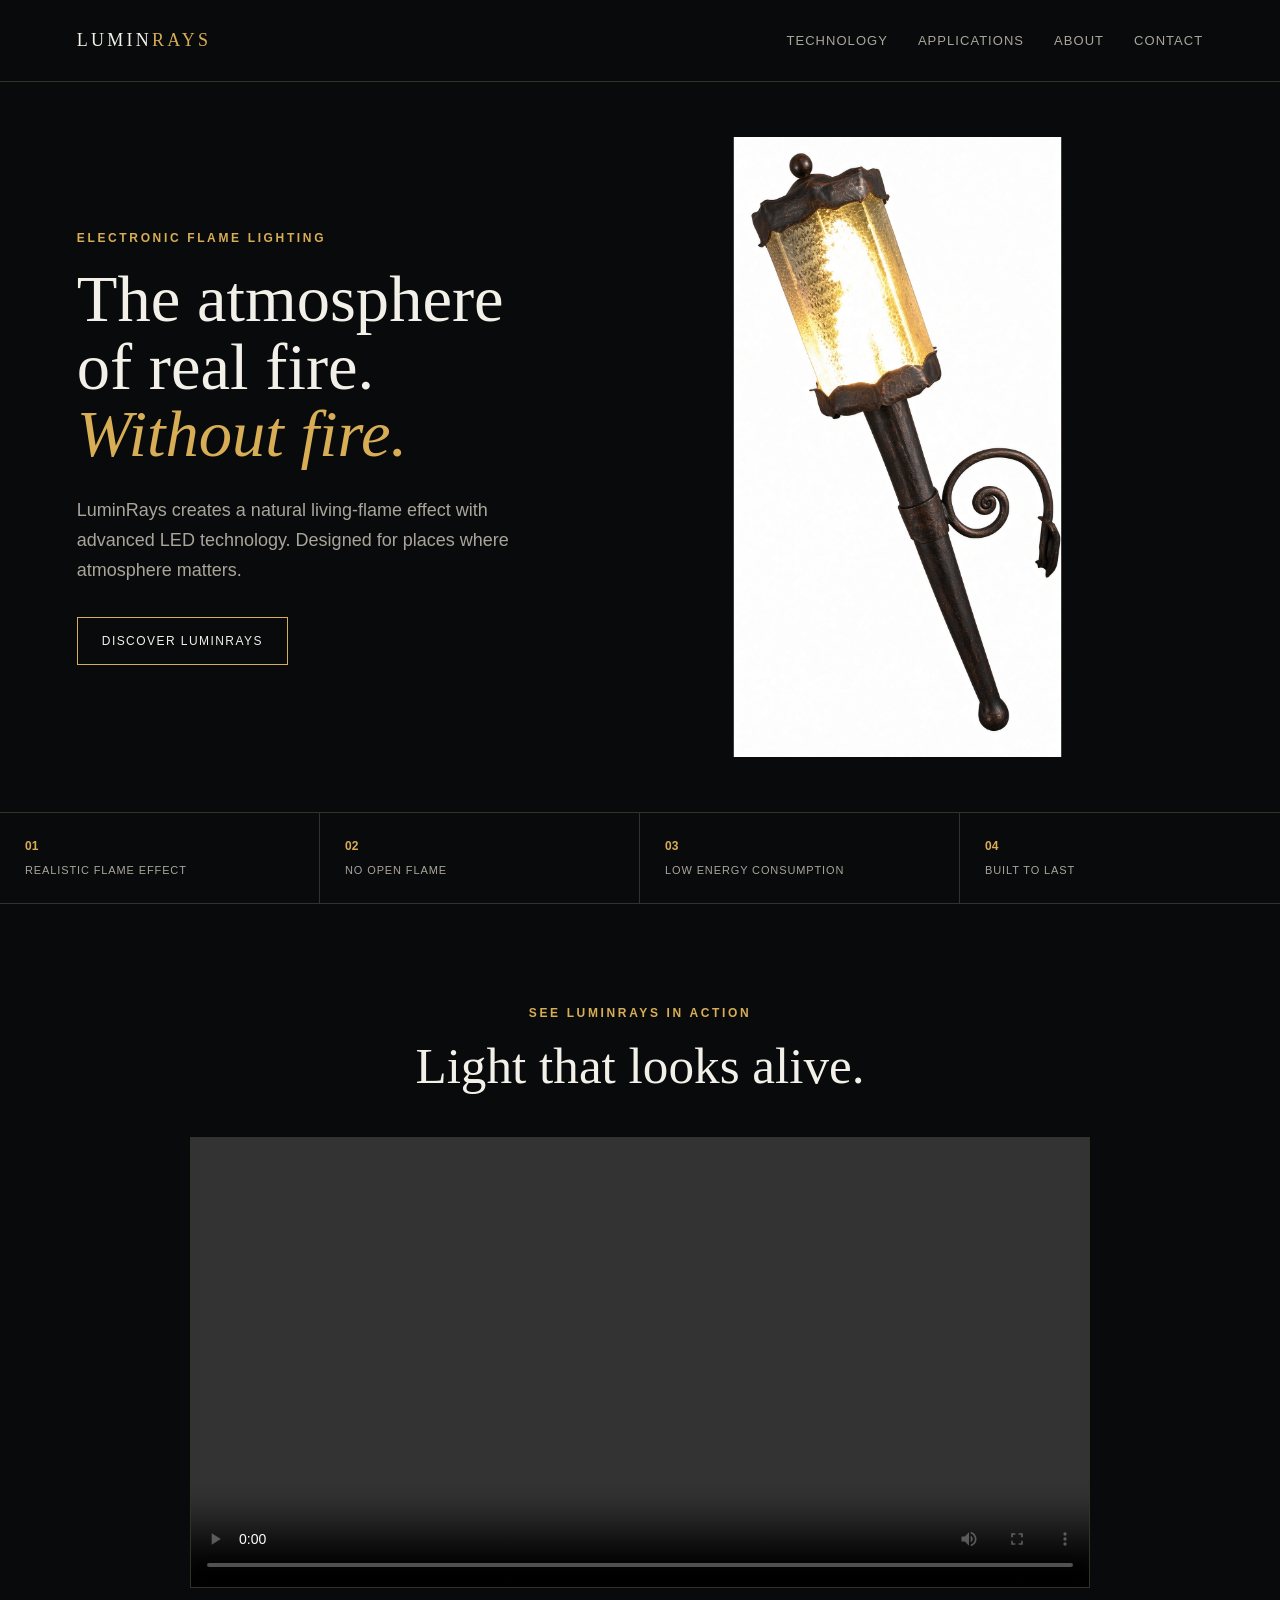
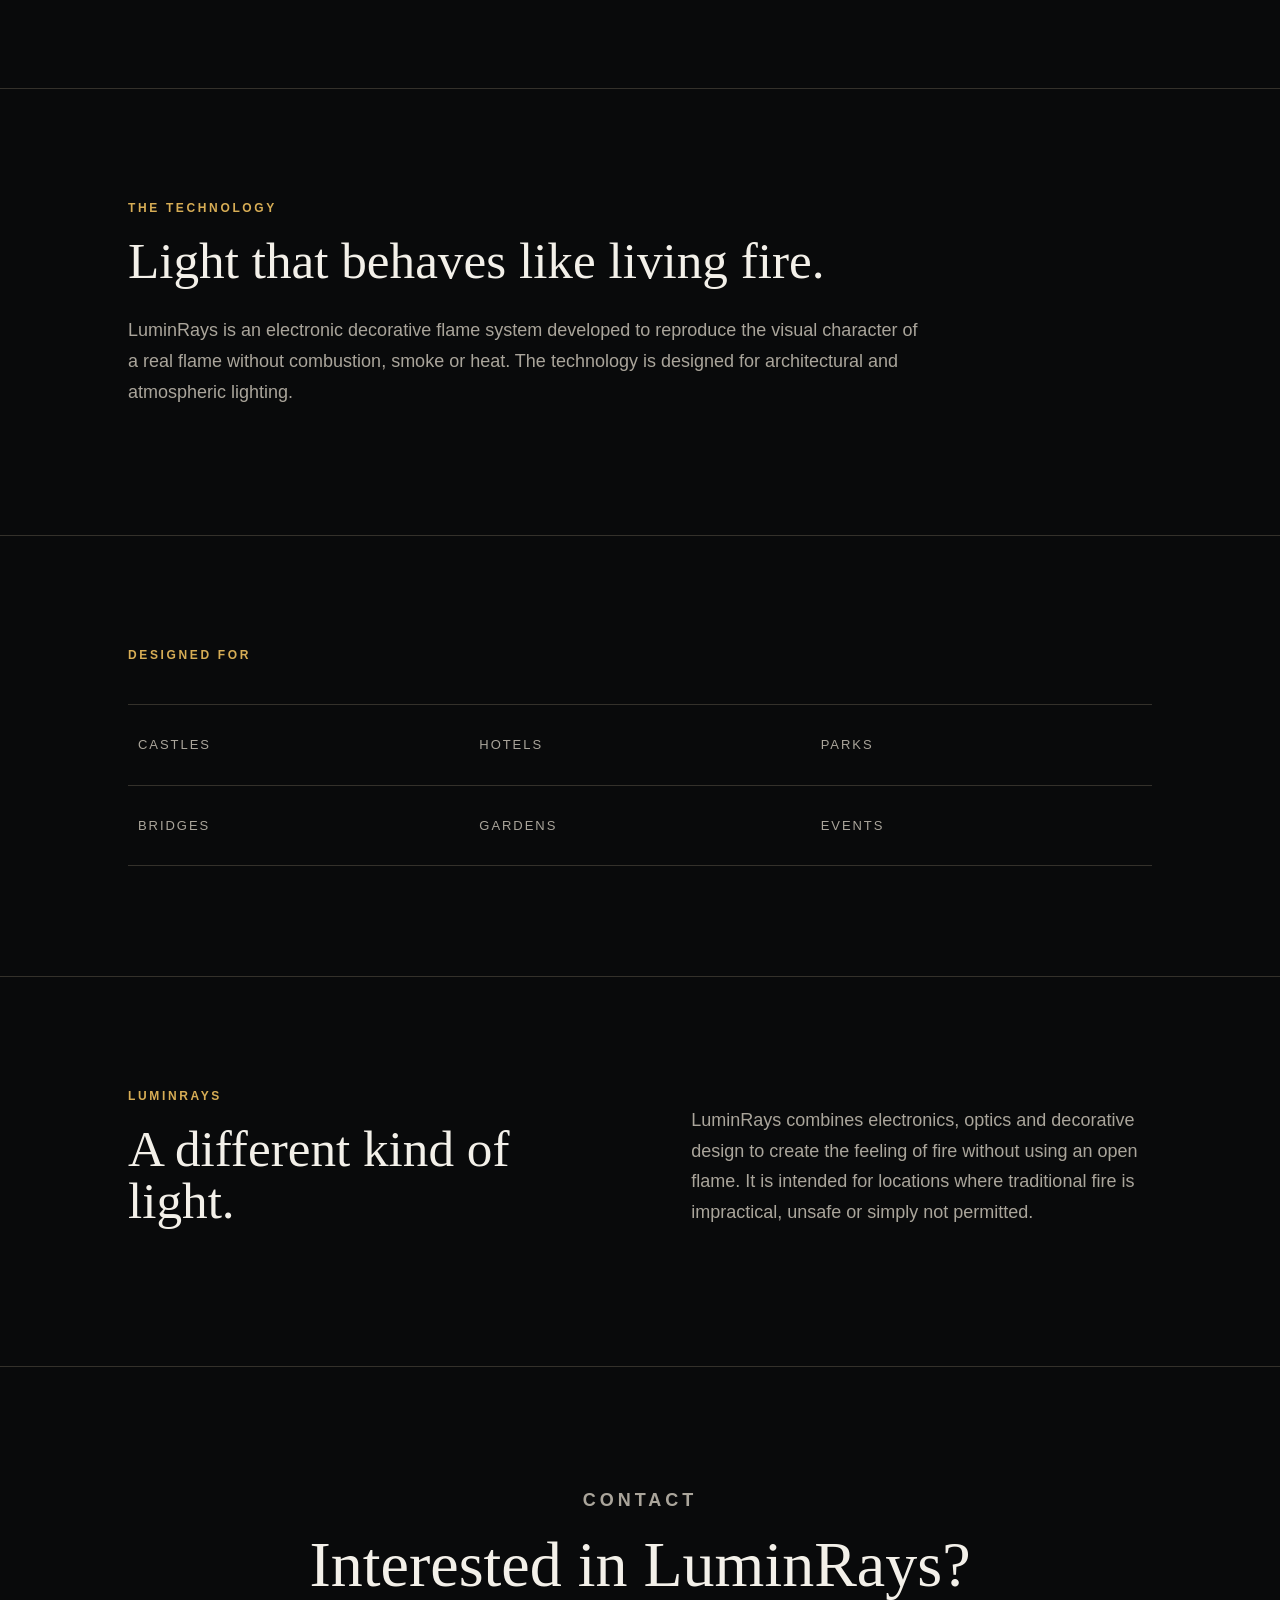
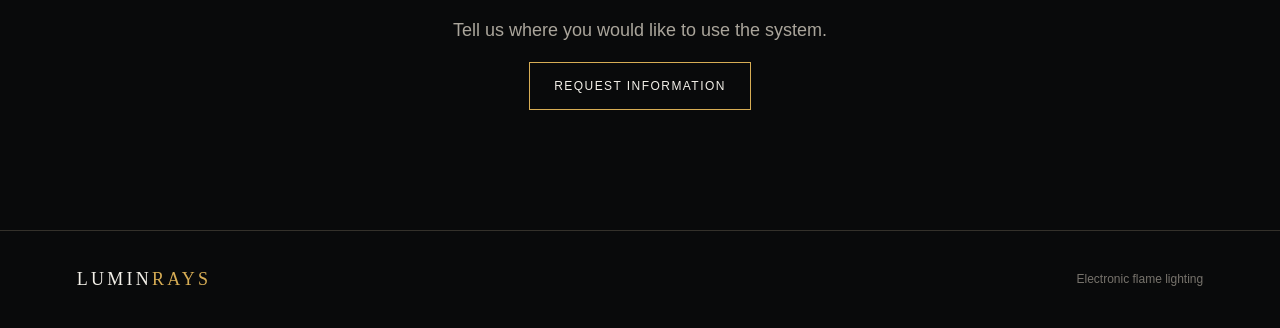
==== index.html @ 53ae22d1 "Update index.html" ====
<!DOCTYPE html>
<html lang="en">
<head>
<meta charset="UTF-8">
<meta name="viewport" content="width=device-width, initial-scale=1.0">

<title>LuminRays — Electronic Flame Lighting</title>

<meta name="description"
content="LuminRays electronic flame lighting — the atmosphere of real fire without open flame.">

<style>

* {
    box-sizing: border-box;
}

html {
    scroll-behavior: smooth;
}

body {
    margin: 0;
    background: #090a0b;
    color: #f3f0e9;
    font-family: Arial, Helvetica, sans-serif;
    line-height: 1.5;
}

/* =========================
   HEADER
   ========================= */

.header {
    height: 82px;
    padding: 0 6vw;

    display: flex;
    align-items: center;
    justify-content: space-between;

    border-bottom: 1px solid #34312b;
}

.logo {
    font-family: Georgia, serif;
    font-size: 18px;
    letter-spacing: 0.18em;
    color: #f3f0e9;
}

.logo span {
    color: #d7ad55;
}

nav {
    display: flex;
    gap: 30px;
}

nav a {
    color: #aaa59b;
    text-decoration: none;
    font-size: 13px;
    letter-spacing: 0.08em;
    text-transform: uppercase;
}

nav a:hover {
    color: #d7ad55;
}


/* =========================
   HERO
   ========================= */

.hero {
    min-height: 720px;

    padding: 55px 6vw;

    display: grid;
    grid-template-columns: 0.85fr 1.15fr;
    gap: 5vw;

    align-items: center;
}

.hero-copy {
    max-width: 650px;
}

.eyebrow {
    margin: 0 0 18px;

    color: #d7ad55;

    font-size: 12px;
    font-weight: 600;
    letter-spacing: 0.22em;
    text-transform: uppercase;
}

h1,
h2 {
    font-family: Georgia, "Times New Roman", serif;
    font-weight: 500;
    line-height: 1.02;
}

h1 {
    margin: 0 0 28px;

    font-size: clamp(52px, 5.2vw, 82px);
}

h1 em {
    color: #d7ad55;
    font-style: italic;
}

.lead {
    max-width: 560px;

    margin: 0 0 32px;

    color: #aaa59b;

    font-size: 18px;
    line-height: 1.65;
}

.button {
    display: inline-block;

    padding: 14px 24px;

    border: 1px solid #d7ad55;

    color: #f3f0e9;
    text-decoration: none;

    font-size: 12px;
    letter-spacing: 0.12em;
    text-transform: uppercase;

    transition: 0.2s;
}

.button:hover {
    background: #d7ad55;
    color: #090a0b;
}


/* =========================
   TORCH IMAGE
   ========================= */

.image-placeholder {
    width: 100%;
    height: 620px;

    display: flex;
    align-items: center;
    justify-content: center;

    overflow: hidden;
}

.torch-photo {
    width: 100%;
    height: 620px;

    display: block;

    object-fit: contain;
    object-position: center;

    transform: scale(1.02);
}


/* =========================
   FEATURES
   ========================= */

.features {
    display: grid;
    grid-template-columns: repeat(4, 1fr);

    border-top: 1px solid #34312b;
    border-bottom: 1px solid #34312b;
}

.features > div {
    min-height: 90px;

    padding: 22px 25px;

    border-right: 1px solid #34312b;

    display: flex;
    flex-direction: column;
    justify-content: center;
    gap: 7px;
}

.features > div:last-child {
    border-right: none;
}

.features strong {
    color: #d7ad55;
    font-size: 12px;
}

.features span {
    color: #aaa59b;
    font-size: 11px;
    letter-spacing: 0.08em;
}


/* =========================
   VIDEO
   ========================= */

.video-section {
    padding: 100px 6vw;

    text-align: center;
}

.video-section h2 {
    margin: 0;

    font-size: clamp(38px, 4vw, 58px);
}

.video-section video {
    width: 100%;
    max-width: 900px;

    display: block;

    margin: 45px auto 0;

    border: 1px solid #34312b;
}


/* =========================
   GENERAL SECTIONS
   ========================= */

.section {
    padding: 110px 10vw;

    border-top: 1px solid #34312b;
}

.section h2 {
    max-width: 800px;

    margin: 0 0 28px;

    font-size: clamp(38px, 4vw, 60px);
}

.section > p:last-child {
    max-width: 800px;

    color: #aaa59b;

    font-size: 18px;
    line-height: 1.7;
}


/* =========================
   APPLICATIONS
   ========================= */

.application-grid {
    margin-top: 40px;

    display: grid;
    grid-template-columns: repeat(3, 1fr);

    border-top: 1px solid #34312b;
}

.application-grid div {
    padding: 30px 10px;

    border-bottom: 1px solid #34312b;

    color: #aaa59b;

    font-size: 13px;
    letter-spacing: 0.15em;
}


/* =========================
   ABOUT
   ========================= */

.split {
    display: grid;
    grid-template-columns: 1fr 1fr;

    gap: 8vw;

    align-items: start;
}


/* =========================
   CONTACT
   ========================= */

.contact {
    padding: 120px 10vw;

    text-align: center;

    border-top: 1px solid #34312b;
}

.contact h2 {
    margin: 0 0 20px;

    font-size: clamp(42px, 5vw, 68px);
}

.contact p {
    color: #aaa59b;
    font-size: 18px;
}


/* =========================
   FOOTER
   ========================= */

footer {
    padding: 35px 6vw;

    display: flex;
    justify-content: space-between;
    align-items: center;

    border-top: 1px solid #34312b;

    color: #77736c;
}

footer p {
    margin: 0;

    font-size: 12px;
}


/* =========================
   MOBILE
   ========================= */

@media (max-width: 900px) {

    .header {
        height: auto;
        padding: 22px 6vw;

        flex-direction: column;
        gap: 20px;
    }

    nav {
        flex-wrap: wrap;
        justify-content: center;
        gap: 18px;
    }

    .hero {
        grid-template-columns: 1fr;

        padding-top: 60px;
        padding-bottom: 60px;
    }

    .hero-copy {
        max-width: none;
    }

    h1 {
        font-size: clamp(44px, 10vw, 68px);
    }

    .image-placeholder {
        height: auto;
        min-height: 500px;
    }

    .torch-photo {
        height: 500px;
    }

    .features {
        grid-template-columns: 1fr 1fr;
    }

    .features > div:nth-child(2) {
        border-right: none;
    }

    .application-grid {
        grid-template-columns: 1fr 1fr;
    }

    .split {
        grid-template-columns: 1fr;
        gap: 30px;
    }

    footer {
        flex-direction: column;
        gap: 15px;
    }
}

@media (max-width: 550px) {

    .features {
        grid-template-columns: 1fr;
    }

    .features > div {
        border-right: none;
    }

    .application-grid {
        grid-template-columns: 1fr;
    }

    .hero {
        padding-left: 7vw;
        padding-right: 7vw;
    }

    .section,
    .contact {
        padding-left: 7vw;
        padding-right: 7vw;
    }
}

</style>
</head>


<body>

<header class="header">

    <div class="logo">
        LUMIN<span>RAYS</span>
    </div>

    <nav>
        <a href="#technology">Technology</a>
        <a href="#applications">Applications</a>
        <a href="#about">About</a>
        <a href="#contact">Contact</a>
    </nav>

</header>


<main>


<!-- ================= HERO ================= -->

<section class="hero">

    <div class="hero-copy">

        <p class="eyebrow">
            ELECTRONIC FLAME LIGHTING
        </p>

        <h1>
            The atmosphere<br>
            of real fire.<br>
            <em>Without fire.</em>
        </h1>

        <p class="lead">
            LuminRays creates a natural living-flame effect
            with advanced LED technology.
            Designed for places where atmosphere matters.
        </p>

        <a class="button" href="#contact">
            DISCOVER LUMINRAYS
        </a>

    </div>


    <div class="image-placeholder">

        <img
            class="torch-photo"
            src="факел отдельный.png"
            alt="LuminRays electronic flame torch"
        >

    </div>

</section>


<!-- ================= FEATURES ================= -->

<section class="features">

    <div>
        <strong>01</strong>
        <span>REALISTIC FLAME EFFECT</span>
    </div>

    <div>
        <strong>02</strong>
        <span>NO OPEN FLAME</span>
    </div>

    <div>
        <strong>03</strong>
        <span>LOW ENERGY CONSUMPTION</span>
    </div>

    <div>
        <strong>04</strong>
        <span>BUILT TO LAST</span>
    </div>

</section>


<!-- ================= VIDEO ================= -->

<section class="video-section">

    <p class="eyebrow">
        SEE LUMINRAYS IN ACTION
    </p>

    <h2>
        Light that looks alive.
    </h2>

    <video controls playsinline preload="metadata">

        <source src="29.mp4" type="video/mp4">

        Your browser does not support video playback.

    </video>

</section>


<!-- ================= TECHNOLOGY ================= -->

<section id="technology" class="section">

    <p class="eyebrow">
        THE TECHNOLOGY
    </p>

    <h2>
        Light that behaves like living fire.
    </h2>

    <p>
        LuminRays is an electronic decorative flame system
        developed to reproduce the visual character of a real
        flame without combustion, smoke or heat.
        The technology is designed for architectural and
        atmospheric lighting.
    </p>

</section>


<!-- ================= APPLICATIONS ================= -->

<section id="applications" class="section">

    <p class="eyebrow">
        DESIGNED FOR
    </p>

    <div class="application-grid">

        <div>CASTLES</div>
        <div>HOTELS</div>
        <div>PARKS</div>
        <div>BRIDGES</div>
        <div>GARDENS</div>
        <div>EVENTS</div>

    </div>

</section>


<!-- ================= ABOUT ================= -->

<section id="about" class="section split">

    <div>

        <p class="eyebrow">
            LUMINRAYS
        </p>

        <h2>
            A different kind of light.
        </h2>

    </div>

    <p>
        LuminRays combines electronics, optics and decorative
        design to create the feeling of fire without using an
        open flame. It is intended for locations where
        traditional fire is impractical, unsafe or simply
        not permitted.
    </p>

</section>


<!-- ================= CONTACT ================= -->

<section id="contact" class="contact">

    <p class="eyebrow">
        CONTACT
    </p>

    <h2>
        Interested in LuminRays?
    </h2>

    <p>
        Tell us where you would like to use the system.
    </p>

    <a class="button" href="mailto:info@luminrays.ch">
        REQUEST INFORMATION
    </a>

</section>


</main>


<footer>

    <div class="logo">
        LUMIN<span>RAYS</span>
    </div>

    <p>
        Electronic flame lighting
    </p>

</footer>


</body>
</html>
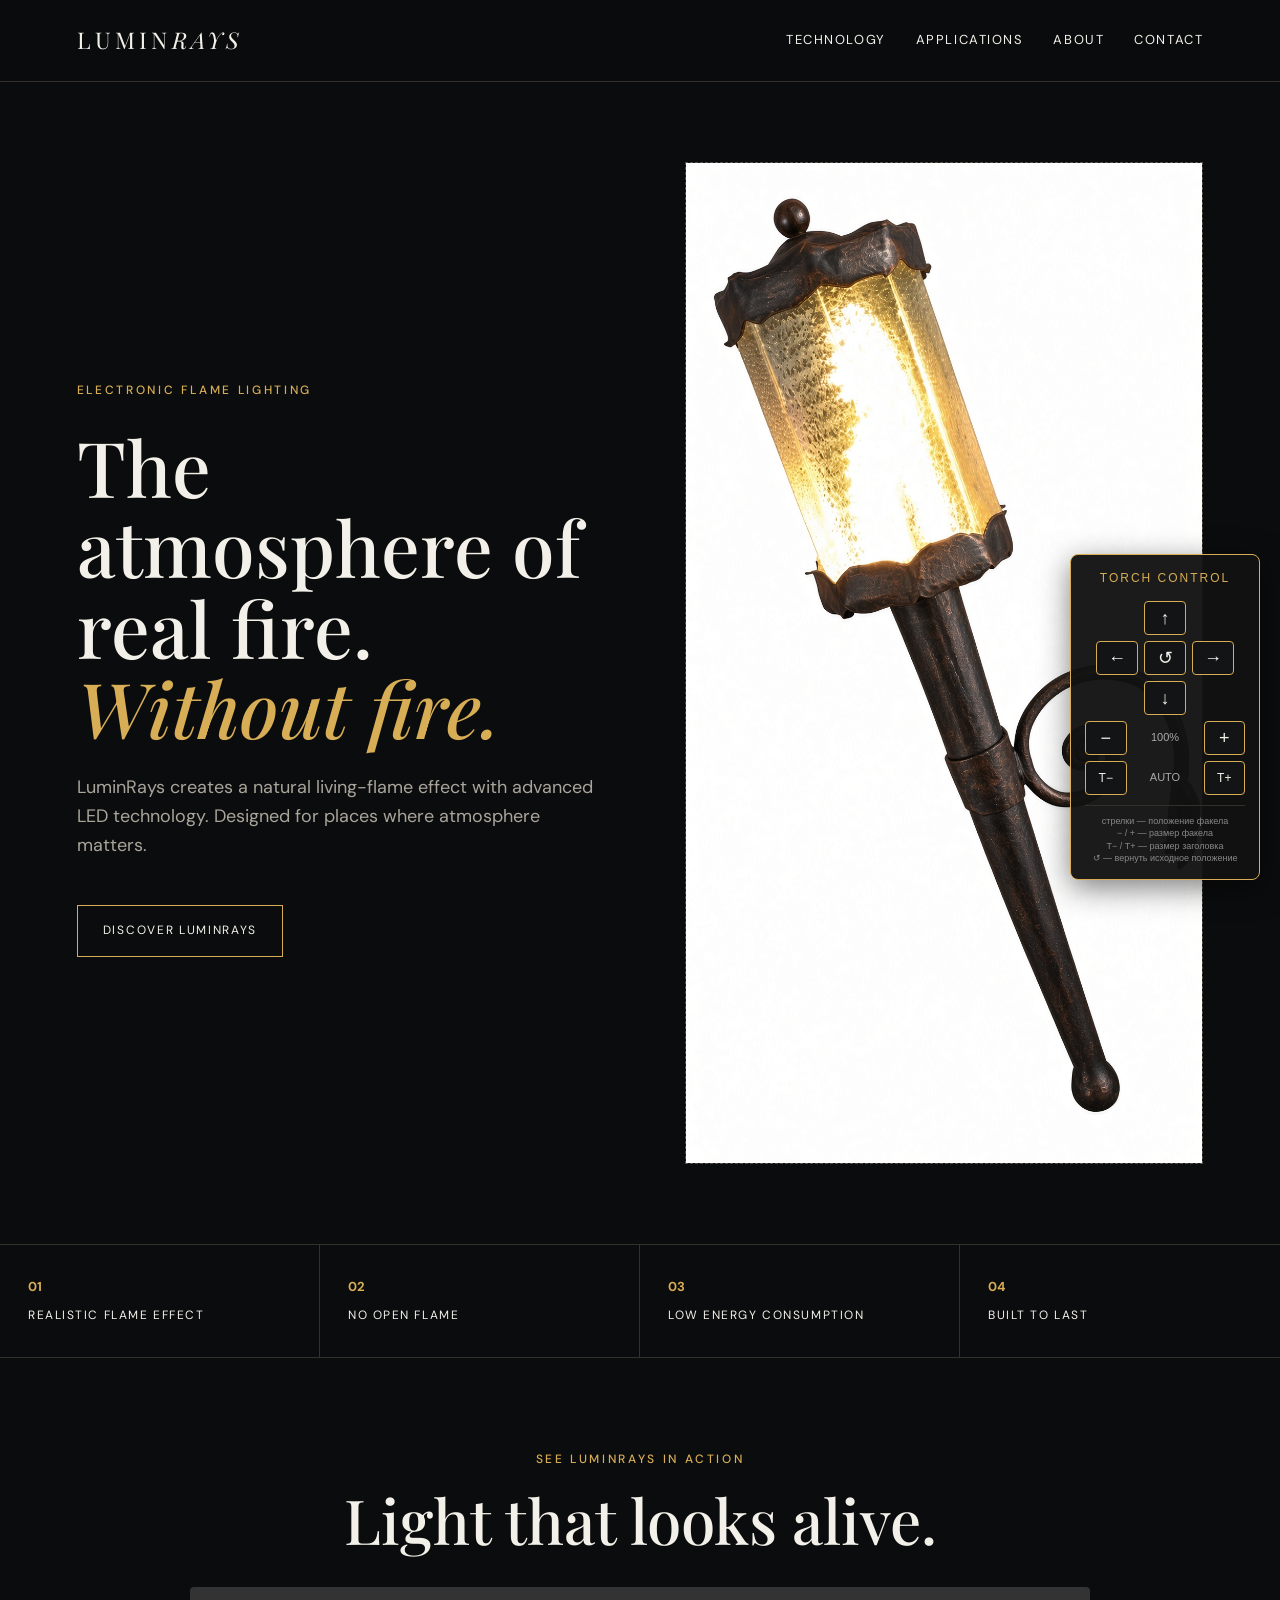
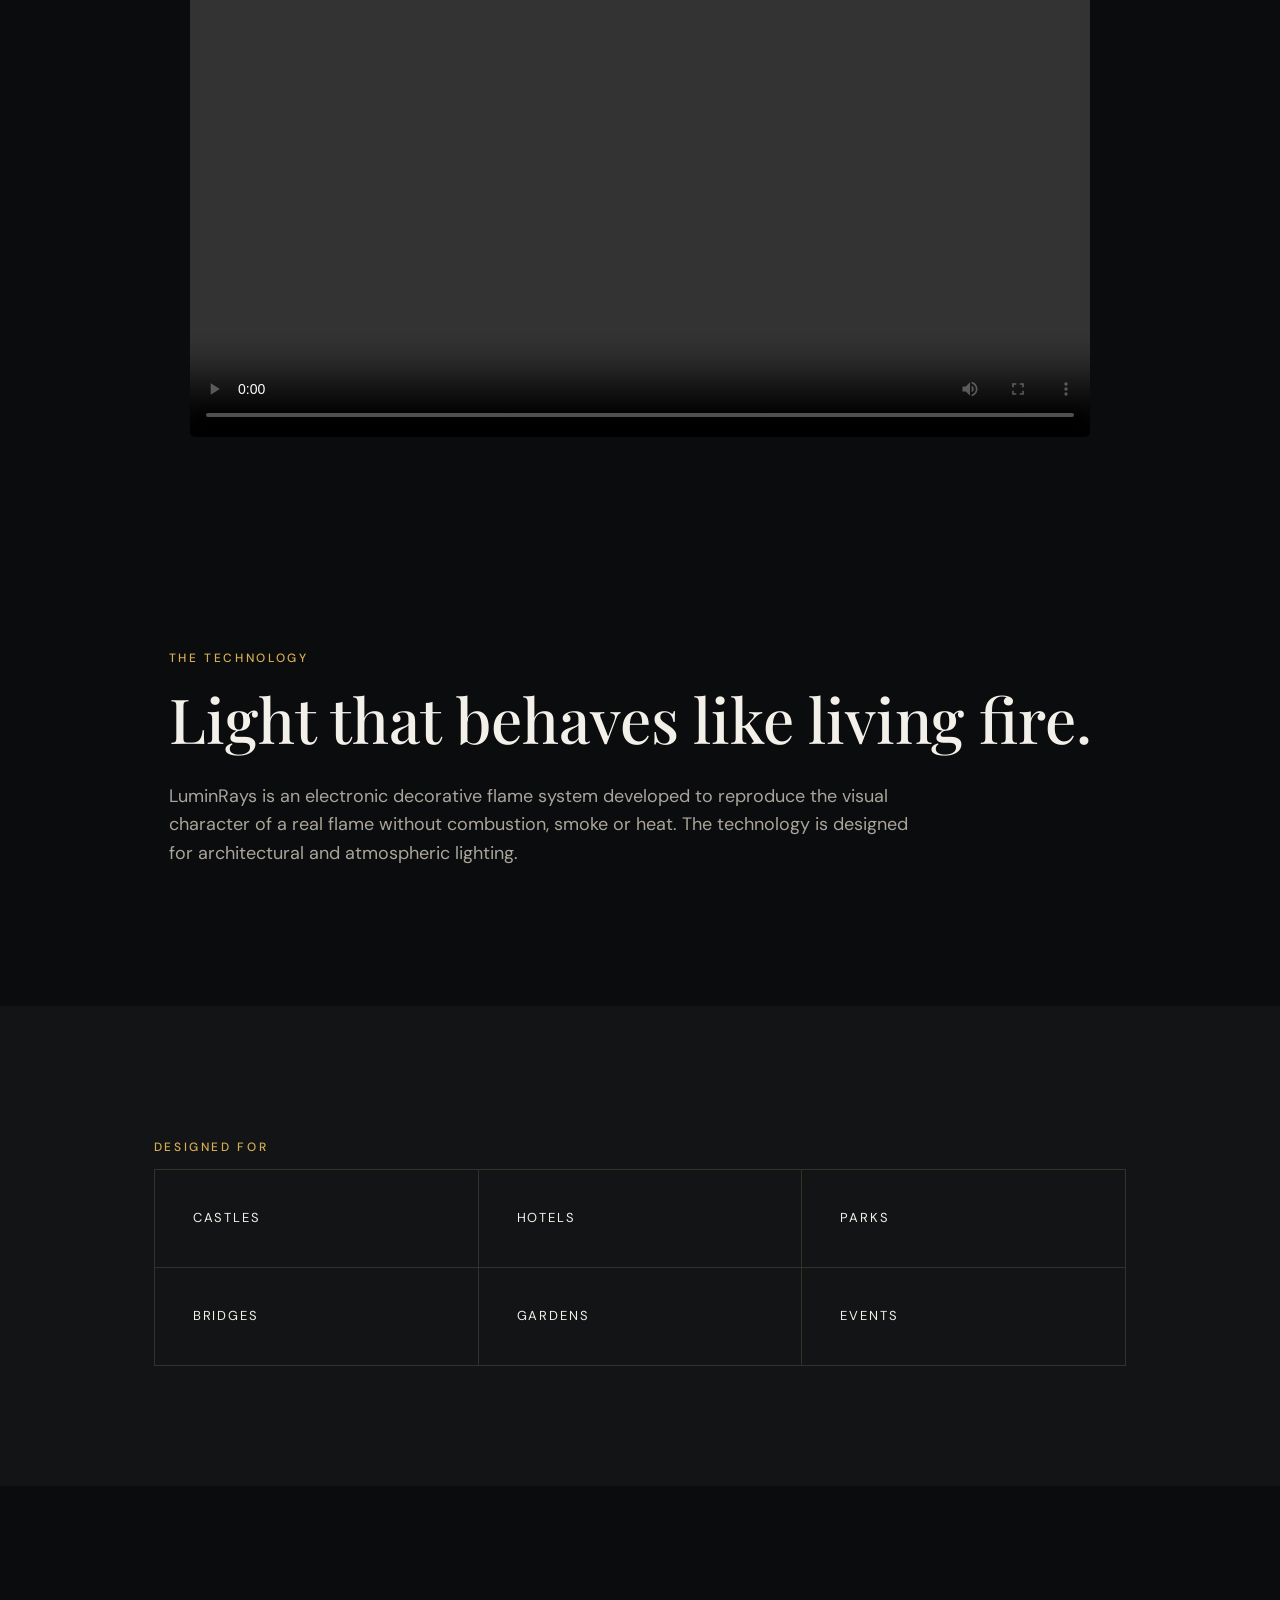
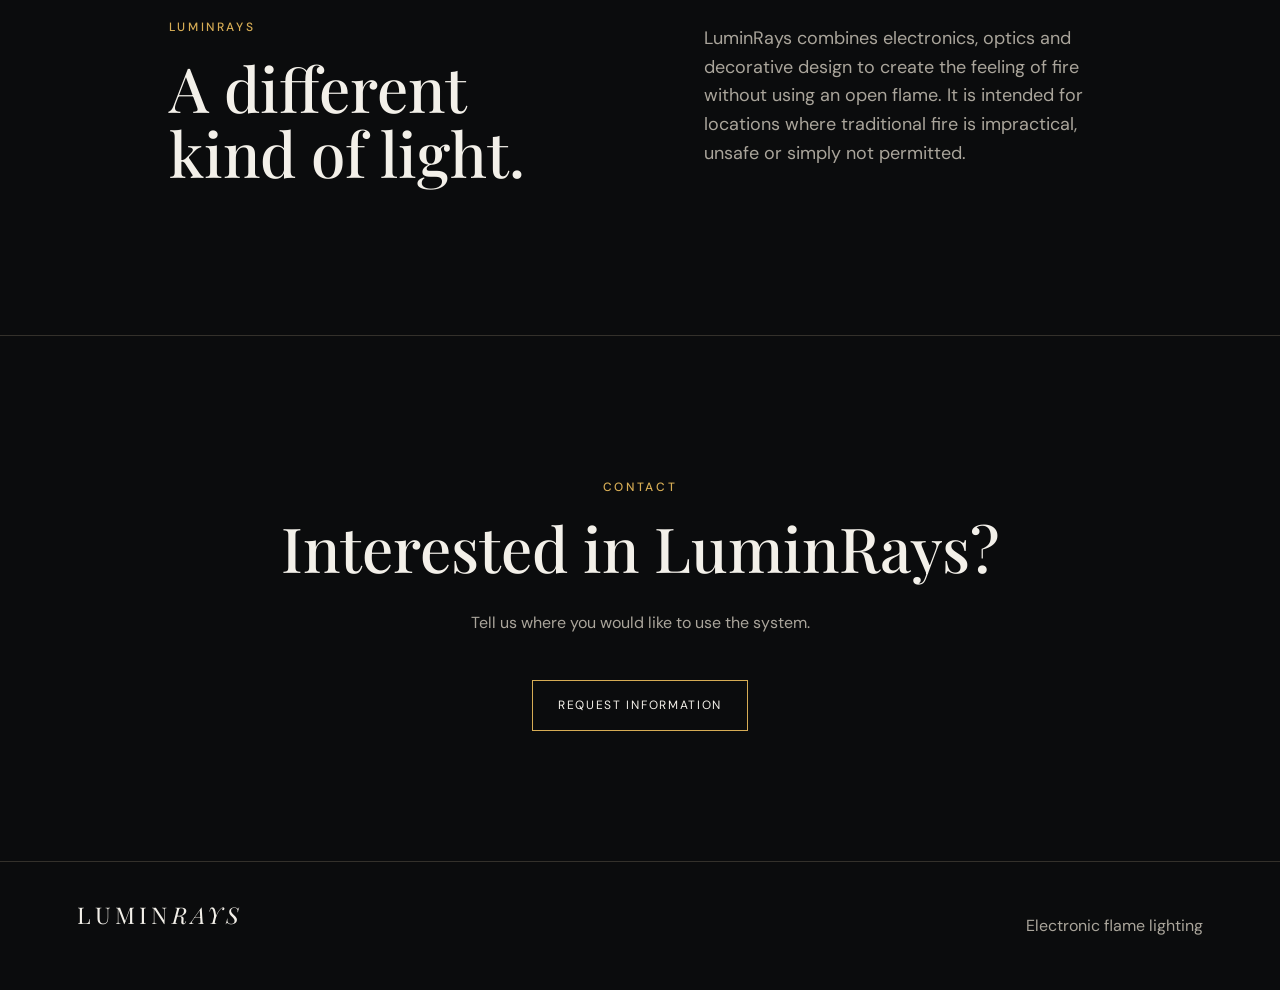
==== commit 8d17d3c6: "Update index.html" ====
--- a/index.html
+++ b/index.html
@@ -1,690 +1,986 @@
 <!DOCTYPE html>
 <html lang="en">
+
 <head>
-<meta charset="UTF-8">
-<meta name="viewport" content="width=device-width, initial-scale=1.0">
-
-<title>LuminRays — Electronic Flame Lighting</title>
-
-<meta name="description"
-content="LuminRays electronic flame lighting — the atmosphere of real fire without open flame.">
-
-<style>
-
-* {
-    box-sizing: border-box;
-}
-
-html {
-    scroll-behavior: smooth;
-}
-
-body {
-    margin: 0;
-    background: #090a0b;
-    color: #f3f0e9;
-    font-family: Arial, Helvetica, sans-serif;
-    line-height: 1.5;
-}
-
-/* =========================
-   HEADER
-   ========================= */
-
-.header {
-    height: 82px;
-    padding: 0 6vw;
-
-    display: flex;
-    align-items: center;
-    justify-content: space-between;
-
-    border-bottom: 1px solid #34312b;
-}
-
-.logo {
-    font-family: Georgia, serif;
-    font-size: 18px;
-    letter-spacing: 0.18em;
-    color: #f3f0e9;
-}
-
-.logo span {
-    color: #d7ad55;
-}
-
-nav {
-    display: flex;
-    gap: 30px;
-}
-
-nav a {
-    color: #aaa59b;
-    text-decoration: none;
-    font-size: 13px;
-    letter-spacing: 0.08em;
-    text-transform: uppercase;
-}
-
-nav a:hover {
-    color: #d7ad55;
-}
-
-
-/* =========================
-   HERO
-   ========================= */
-
-.hero {
-    min-height: 720px;
-
-    padding: 55px 6vw;
-
-    display: grid;
-    grid-template-columns: 0.85fr 1.15fr;
-    gap: 5vw;
-
-    align-items: center;
-}
-
-.hero-copy {
-    max-width: 650px;
-}
-
-.eyebrow {
-    margin: 0 0 18px;
-
-    color: #d7ad55;
-
-    font-size: 12px;
-    font-weight: 600;
-    letter-spacing: 0.22em;
-    text-transform: uppercase;
-}
-
-h1,
-h2 {
-    font-family: Georgia, "Times New Roman", serif;
-    font-weight: 500;
-    line-height: 1.02;
-}
-
-h1 {
-    margin: 0 0 28px;
-
-    font-size: clamp(52px, 5.2vw, 82px);
-}
-
-h1 em {
-    color: #d7ad55;
-    font-style: italic;
-}
-
-.lead {
-    max-width: 560px;
-
-    margin: 0 0 32px;
-
-    color: #aaa59b;
-
-    font-size: 18px;
-    line-height: 1.65;
-}
-
-.button {
-    display: inline-block;
-
-    padding: 14px 24px;
-
-    border: 1px solid #d7ad55;
-
-    color: #f3f0e9;
-    text-decoration: none;
-
-    font-size: 12px;
-    letter-spacing: 0.12em;
-    text-transform: uppercase;
-
-    transition: 0.2s;
-}
-
-.button:hover {
-    background: #d7ad55;
-    color: #090a0b;
-}
-
-
-/* =========================
-   TORCH IMAGE
-   ========================= */
-
-.image-placeholder {
-    width: 100%;
-    height: 620px;
-
-    display: flex;
-    align-items: center;
-    justify-content: center;
-
-    overflow: hidden;
-}
-
-.torch-photo {
-    width: 100%;
-    height: 620px;
-
-    display: block;
-
-    object-fit: contain;
-    object-position: center;
-
-    transform: scale(1.02);
-}
-
-
-/* =========================
-   FEATURES
-   ========================= */
-
-.features {
-    display: grid;
-    grid-template-columns: repeat(4, 1fr);
-
-    border-top: 1px solid #34312b;
-    border-bottom: 1px solid #34312b;
-}
-
-.features > div {
-    min-height: 90px;
-
-    padding: 22px 25px;
-
-    border-right: 1px solid #34312b;
-
-    display: flex;
-    flex-direction: column;
-    justify-content: center;
-    gap: 7px;
-}
-
-.features > div:last-child {
-    border-right: none;
-}
-
-.features strong {
-    color: #d7ad55;
-    font-size: 12px;
-}
-
-.features span {
-    color: #aaa59b;
-    font-size: 11px;
-    letter-spacing: 0.08em;
-}
-
-
-/* =========================
-   VIDEO
-   ========================= */
-
-.video-section {
-    padding: 100px 6vw;
-
-    text-align: center;
-}
-
-.video-section h2 {
-    margin: 0;
-
-    font-size: clamp(38px, 4vw, 58px);
-}
-
-.video-section video {
-    width: 100%;
-    max-width: 900px;
-
-    display: block;
-
-    margin: 45px auto 0;
-
-    border: 1px solid #34312b;
-}
-
-
-/* =========================
-   GENERAL SECTIONS
-   ========================= */
-
-.section {
-    padding: 110px 10vw;
-
-    border-top: 1px solid #34312b;
-}
-
-.section h2 {
-    max-width: 800px;
-
-    margin: 0 0 28px;
-
-    font-size: clamp(38px, 4vw, 60px);
-}
-
-.section > p:last-child {
-    max-width: 800px;
-
-    color: #aaa59b;
-
-    font-size: 18px;
-    line-height: 1.7;
-}
-
-
-/* =========================
-   APPLICATIONS
-   ========================= */
-
-.application-grid {
-    margin-top: 40px;
-
-    display: grid;
-    grid-template-columns: repeat(3, 1fr);
-
-    border-top: 1px solid #34312b;
-}
-
-.application-grid div {
-    padding: 30px 10px;
-
-    border-bottom: 1px solid #34312b;
-
-    color: #aaa59b;
-
-    font-size: 13px;
-    letter-spacing: 0.15em;
-}
-
-
-/* =========================
-   ABOUT
-   ========================= */
-
-.split {
-    display: grid;
-    grid-template-columns: 1fr 1fr;
-
-    gap: 8vw;
-
-    align-items: start;
-}
-
-
-/* =========================
-   CONTACT
-   ========================= */
-
-.contact {
-    padding: 120px 10vw;
-
-    text-align: center;
-
-    border-top: 1px solid #34312b;
-}
-
-.contact h2 {
-    margin: 0 0 20px;
-
-    font-size: clamp(42px, 5vw, 68px);
-}
-
-.contact p {
-    color: #aaa59b;
-    font-size: 18px;
-}
-
-
-/* =========================
-   FOOTER
-   ========================= */
-
-footer {
-    padding: 35px 6vw;
-
-    display: flex;
-    justify-content: space-between;
-    align-items: center;
-
-    border-top: 1px solid #34312b;
-
-    color: #77736c;
-}
-
-footer p {
-    margin: 0;
-
-    font-size: 12px;
-}
-
-
-/* =========================
-   MOBILE
-   ========================= */
-
-@media (max-width: 900px) {
-
-    .header {
-        height: auto;
-        padding: 22px 6vw;
-
-        flex-direction: column;
-        gap: 20px;
-    }
-
-    nav {
-        flex-wrap: wrap;
-        justify-content: center;
-        gap: 18px;
-    }
-
-    .hero {
-        grid-template-columns: 1fr;
-
-        padding-top: 60px;
-        padding-bottom: 60px;
-    }
-
-    .hero-copy {
-        max-width: none;
-    }
-
-    h1 {
-        font-size: clamp(44px, 10vw, 68px);
-    }
-
-    .image-placeholder {
-        height: auto;
-        min-height: 500px;
-    }
+  <meta charset="UTF-8">
+  <meta name="viewport" content="width=device-width, initial-scale=1.0">
+
+  <title>LuminRays — Electronic Flame Lighting</title>
+
+  <meta
+    name="description"
+    content="LuminRays electronic flame lighting — the atmosphere of real fire without open flame."
+  >
+
+  <link rel="stylesheet" href="style.css">
+
+  <style>
+
+    /* =========================================================
+       TORCH
+       ========================================================= */
 
     .torch-photo {
-        height: 500px;
-    }
-
-    .features {
-        grid-template-columns: 1fr 1fr;
-    }
-
-    .features > div:nth-child(2) {
-        border-right: none;
-    }
-
-    .application-grid {
-        grid-template-columns: 1fr 1fr;
-    }
-
-    .split {
-        grid-template-columns: 1fr;
-        gap: 30px;
-    }
-
-    footer {
-        flex-direction: column;
-        gap: 15px;
-    }
-}
-
-@media (max-width: 550px) {
-
-    .features {
-        grid-template-columns: 1fr;
-    }
-
-    .features > div {
-        border-right: none;
-    }
-
-    .application-grid {
-        grid-template-columns: 1fr;
-    }
-
-    .hero {
-        padding-left: 7vw;
-        padding-right: 7vw;
-    }
-
-    .section,
-    .contact {
-        padding-left: 7vw;
-        padding-right: 7vw;
-    }
-}
-
-</style>
+      width: 100%;
+      height: 100%;
+      object-fit: contain;
+      display: block;
+
+      transform:
+        translate(var(--torch-x, 0px), var(--torch-y, 0px))
+        scale(var(--torch-scale, 1));
+
+      transform-origin: center center;
+
+      transition: none;
+    }
+
+
+    /* =========================================================
+       VIDEO
+       ========================================================= */
+
+    .video-section {
+      padding: 80px 0;
+      text-align: center;
+    }
+
+    .video-section video {
+      width: 100%;
+      max-width: 900px;
+      display: block;
+      margin: 35px auto 0;
+      border-radius: 4px;
+    }
+
+
+    /* =========================================================
+       TORCH CONTROL PANEL
+       ========================================================= */
+
+    #torch-controls {
+      position: fixed;
+      right: 20px;
+      bottom: 20px;
+
+      z-index: 99999;
+
+      width: 190px;
+
+      padding: 14px;
+
+      background: rgba(18, 18, 18, 0.96);
+
+      border: 1px solid #d7ad55;
+
+      border-radius: 8px;
+
+      box-shadow:
+        0 8px 30px rgba(0, 0, 0, 0.5);
+
+      font-family: Arial, sans-serif;
+
+      color: #f3f0e9;
+    }
+
+
+    #torch-controls-title {
+      text-align: center;
+
+      font-size: 12px;
+
+      letter-spacing: 2px;
+
+      color: #d7ad55;
+
+      margin-bottom: 12px;
+    }
+
+
+    .control-row {
+      display: flex;
+
+      justify-content: center;
+
+      align-items: center;
+
+      gap: 6px;
+
+      margin: 6px 0;
+    }
+
+
+    .control-button {
+      width: 42px;
+      height: 34px;
+
+      border: 1px solid #d7ad55;
+
+      background: #121416;
+
+      color: #f3f0e9;
+
+      border-radius: 4px;
+
+      cursor: pointer;
+
+      font-size: 18px;
+
+      line-height: 1;
+    }
+
+
+    .control-button:hover {
+      background: #d7ad55;
+
+      color: #121416;
+    }
+
+
+    .control-wide {
+      width: 62px;
+
+      font-size: 12px;
+    }
+
+
+    .control-value {
+      min-width: 65px;
+
+      text-align: center;
+
+      font-size: 11px;
+
+      color: #aaa;
+    }
+
+
+    .control-help {
+      margin-top: 10px;
+
+      padding-top: 9px;
+
+      border-top: 1px solid #34312b;
+
+      text-align: center;
+
+      font-size: 9px;
+
+      line-height: 1.4;
+
+      color: #888;
+    }
+
+
+    /* =========================================================
+       MOBILE
+       ========================================================= */
+
+    @media (max-width: 600px) {
+
+      #torch-controls {
+        right: 10px;
+        bottom: 10px;
+
+        width: 175px;
+      }
+
+    }
+
+  </style>
+
 </head>
 
 
 <body>
 
-<header class="header">
+
+  <!-- =======================================================
+       HEADER
+       ======================================================= -->
+
+  <header class="header">
 
     <div class="logo">
-        LUMIN<span>RAYS</span>
+      LUMIN<span>RAYS</span>
     </div>
 
     <nav>
-        <a href="#technology">Technology</a>
-        <a href="#applications">Applications</a>
-        <a href="#about">About</a>
-        <a href="#contact">Contact</a>
+
+      <a href="#technology">Technology</a>
+
+      <a href="#applications">Applications</a>
+
+      <a href="#about">About</a>
+
+      <a href="#contact">Contact</a>
+
     </nav>
 
-</header>
-
-
-<main>
-
-
-<!-- ================= HERO ================= -->
-
-<section class="hero">
-
-    <div class="hero-copy">
+  </header>
+
+
+
+  <main>
+
+
+    <!-- =====================================================
+         HERO
+         ===================================================== -->
+
+    <section class="hero">
+
+
+      <!-- LEFT SIDE -->
+
+      <div class="hero-copy">
 
         <p class="eyebrow">
-            ELECTRONIC FLAME LIGHTING
+          ELECTRONIC FLAME LIGHTING
         </p>
 
-        <h1>
-            The atmosphere<br>
-            of real fire.<br>
-            <em>Without fire.</em>
+
+        <h1 id="main-title">
+
+          The atmosphere of real fire.<br>
+
+          <em>Without fire.</em>
+
         </h1>
 
+
         <p class="lead">
-            LuminRays creates a natural living-flame effect
-            with advanced LED technology.
-            Designed for places where atmosphere matters.
+
+          LuminRays creates a natural living-flame effect
+          with advanced LED technology.
+
+          Designed for places where atmosphere matters.
+
         </p>
 
-        <a class="button" href="#contact">
-            DISCOVER LUMINRAYS
+
+        <a
+          class="button"
+          href="#contact"
+        >
+          DISCOVER LUMINRAYS
         </a>
 
+
+      </div>
+
+
+
+      <!-- RIGHT SIDE — TORCH -->
+
+      <div class="image-placeholder">
+
+        <img
+          id="torch"
+          class="torch-photo"
+          src="факел отдельный.png"
+          alt="LuminRays electronic flame torch"
+        >
+
+      </div>
+
+
+    </section>
+
+
+
+    <!-- =====================================================
+         FEATURES
+         ===================================================== -->
+
+    <section class="features">
+
+
+      <div>
+
+        <strong>01</strong>
+
+        <span>
+          REALISTIC FLAME EFFECT
+        </span>
+
+      </div>
+
+
+      <div>
+
+        <strong>02</strong>
+
+        <span>
+          NO OPEN FLAME
+        </span>
+
+      </div>
+
+
+      <div>
+
+        <strong>03</strong>
+
+        <span>
+          LOW ENERGY CONSUMPTION
+        </span>
+
+      </div>
+
+
+      <div>
+
+        <strong>04</strong>
+
+        <span>
+          BUILT TO LAST
+        </span>
+
+      </div>
+
+
+    </section>
+
+
+
+    <!-- =====================================================
+         VIDEO
+         ===================================================== -->
+
+    <section class="video-section">
+
+
+      <p class="eyebrow">
+        SEE LUMINRAYS IN ACTION
+      </p>
+
+
+      <h2>
+        Light that looks alive.
+      </h2>
+
+
+      <video
+        controls
+        playsinline
+        preload="metadata"
+      >
+
+        <source
+          src="29.mp4"
+          type="video/mp4"
+        >
+
+        Your browser does not support video playback.
+
+      </video>
+
+
+    </section>
+
+
+
+    <!-- =====================================================
+         TECHNOLOGY
+         ===================================================== -->
+
+    <section
+      id="technology"
+      class="section"
+    >
+
+      <p class="eyebrow">
+        THE TECHNOLOGY
+      </p>
+
+
+      <h2>
+        Light that behaves like living fire.
+      </h2>
+
+
+      <p>
+
+        LuminRays is an electronic decorative flame
+        system developed to reproduce the visual
+        character of a real flame without combustion,
+        smoke or heat.
+
+        The technology is designed for architectural
+        and atmospheric lighting.
+
+      </p>
+
+
+    </section>
+
+
+
+    <!-- =====================================================
+         APPLICATIONS
+         ===================================================== -->
+
+    <section
+      id="applications"
+      class="section applications"
+    >
+
+      <p class="eyebrow">
+        DESIGNED FOR
+      </p>
+
+
+      <div class="application-grid">
+
+
+        <div>
+          CASTLES
+        </div>
+
+
+        <div>
+          HOTELS
+        </div>
+
+
+        <div>
+          PARKS
+        </div>
+
+
+        <div>
+          BRIDGES
+        </div>
+
+
+        <div>
+          GARDENS
+        </div>
+
+
+        <div>
+          EVENTS
+        </div>
+
+
+      </div>
+
+
+    </section>
+
+
+
+    <!-- =====================================================
+         ABOUT
+         ===================================================== -->
+
+    <section
+      id="about"
+      class="section split"
+    >
+
+
+      <div>
+
+        <p class="eyebrow">
+          LUMINRAYS
+        </p>
+
+
+        <h2>
+          A different kind of light.
+        </h2>
+
+      </div>
+
+
+      <p>
+
+        LuminRays combines electronics, optics
+        and decorative design to create the feeling
+        of fire without using an open flame.
+
+        It is intended for locations where traditional
+        fire is impractical, unsafe or simply not permitted.
+
+      </p>
+
+
+    </section>
+
+
+
+    <!-- =====================================================
+         CONTACT
+         ===================================================== -->
+
+    <section
+      id="contact"
+      class="contact"
+    >
+
+
+      <p class="eyebrow">
+        CONTACT
+      </p>
+
+
+      <h2>
+        Interested in LuminRays?
+      </h2>
+
+
+      <p>
+        Tell us where you would like to use the system.
+      </p>
+
+
+      <a
+        class="button"
+        href="mailto:info@luminrays.ch"
+      >
+        REQUEST INFORMATION
+      </a>
+
+
+    </section>
+
+
+  </main>
+
+
+
+  <!-- =======================================================
+       FOOTER
+       ======================================================= -->
+
+  <footer>
+
+
+    <div class="logo">
+      LUMIN<span>RAYS</span>
     </div>
 
 
-    <div class="image-placeholder">
-
-        <img
-            class="torch-photo"
-            src="факел отдельный.png"
-            alt="LuminRays electronic flame torch"
-        >
-
+    <p>
+      Electronic flame lighting
+    </p>
+
+
+  </footer>
+
+
+
+  <!-- =======================================================
+       TORCH CONTROL PANEL
+       ======================================================= -->
+
+  <div id="torch-controls">
+
+
+    <div id="torch-controls-title">
+      TORCH CONTROL
     </div>
 
-</section>
-
-
-<!-- ================= FEATURES ================= -->
-
-<section class="features">
-
-    <div>
-        <strong>01</strong>
-        <span>REALISTIC FLAME EFFECT</span>
+
+    <!-- UP -->
+
+    <div class="control-row">
+
+      <button
+        class="control-button"
+        onclick="moveTorch(0, -10)"
+      >
+        ↑
+      </button>
+
     </div>
 
-    <div>
-        <strong>02</strong>
-        <span>NO OPEN FLAME</span>
+
+    <!-- LEFT / RESET / RIGHT -->
+
+    <div class="control-row">
+
+      <button
+        class="control-button"
+        onclick="moveTorch(-10, 0)"
+      >
+        ←
+      </button>
+
+
+      <button
+        class="control-button"
+        onclick="resetTorch()"
+      >
+        ↺
+      </button>
+
+
+      <button
+        class="control-button"
+        onclick="moveTorch(10, 0)"
+      >
+        →
+      </button>
+
     </div>
 
-    <div>
-        <strong>03</strong>
-        <span>LOW ENERGY CONSUMPTION</span>
+
+    <!-- DOWN -->
+
+    <div class="control-row">
+
+      <button
+        class="control-button"
+        onclick="moveTorch(0, 10)"
+      >
+        ↓
+      </button>
+
     </div>
 
-    <div>
-        <strong>04</strong>
-        <span>BUILT TO LAST</span>
+
+    <!-- SIZE -->
+
+    <div class="control-row">
+
+      <button
+        class="control-button"
+        onclick="resizeTorch(-0.05)"
+      >
+        −
+      </button>
+
+
+      <span
+        id="torch-size-value"
+        class="control-value"
+      >
+        100%
+      </span>
+
+
+      <button
+        class="control-button"
+        onclick="resizeTorch(0.05)"
+      >
+        +
+      </button>
+
     </div>
 
-</section>
-
-
-<!-- ================= VIDEO ================= -->
-
-<section class="video-section">
-
-    <p class="eyebrow">
-        SEE LUMINRAYS IN ACTION
-    </p>
-
-    <h2>
-        Light that looks alive.
-    </h2>
-
-    <video controls playsinline preload="metadata">
-
-        <source src="29.mp4" type="video/mp4">
-
-        Your browser does not support video playback.
-
-    </video>
-
-</section>
-
-
-<!-- ================= TECHNOLOGY ================= -->
-
-<section id="technology" class="section">
-
-    <p class="eyebrow">
-        THE TECHNOLOGY
-    </p>
-
-    <h2>
-        Light that behaves like living fire.
-    </h2>
-
-    <p>
-        LuminRays is an electronic decorative flame system
-        developed to reproduce the visual character of a real
-        flame without combustion, smoke or heat.
-        The technology is designed for architectural and
-        atmospheric lighting.
-    </p>
-
-</section>
-
-
-<!-- ================= APPLICATIONS ================= -->
-
-<section id="applications" class="section">
-
-    <p class="eyebrow">
-        DESIGNED FOR
-    </p>
-
-    <div class="application-grid">
-
-        <div>CASTLES</div>
-        <div>HOTELS</div>
-        <div>PARKS</div>
-        <div>BRIDGES</div>
-        <div>GARDENS</div>
-        <div>EVENTS</div>
+
+    <!-- TEXT -->
+
+    <div class="control-row">
+
+      <button
+        class="control-button control-wide"
+        onclick="resizeTitle(-2)"
+      >
+        T−
+      </button>
+
+
+      <span
+        id="title-size-value"
+        class="control-value"
+      >
+        AUTO
+      </span>
+
+
+      <button
+        class="control-button control-wide"
+        onclick="resizeTitle(2)"
+      >
+        T+
+      </button>
 
     </div>
 
-</section>
-
-
-<!-- ================= ABOUT ================= -->
-
-<section id="about" class="section split">
-
-    <div>
-
-        <p class="eyebrow">
-            LUMINRAYS
-        </p>
-
-        <h2>
-            A different kind of light.
-        </h2>
+
+    <div class="control-help">
+
+      стрелки — положение факела<br>
+      − / + — размер факела<br>
+      T− / T+ — размер заголовка<br>
+      ↺ — вернуть исходное положение
 
     </div>
 
-    <p>
-        LuminRays combines electronics, optics and decorative
-        design to create the feeling of fire without using an
-        open flame. It is intended for locations where
-        traditional fire is impractical, unsafe or simply
-        not permitted.
-    </p>
-
-</section>
-
-
-<!-- ================= CONTACT ================= -->
-
-<section id="contact" class="contact">
-
-    <p class="eyebrow">
-        CONTACT
-    </p>
-
-    <h2>
-        Interested in LuminRays?
-    </h2>
-
-    <p>
-        Tell us where you would like to use the system.
-    </p>
-
-    <a class="button" href="mailto:info@luminrays.ch">
-        REQUEST INFORMATION
-    </a>
-
-</section>
-
-
-</main>
-
-
-<footer>
-
-    <div class="logo">
-        LUMIN<span>RAYS</span>
-    </div>
-
-    <p>
-        Electronic flame lighting
-    </p>
-
-</footer>
+
+  </div>
+
+
+
+  <!-- =======================================================
+       JAVASCRIPT
+       ======================================================= -->
+
+  <script>
+
+    const torch = document.getElementById("torch");
+
+    const title = document.getElementById("main-title");
+
+
+    /* -------------------------------------------------------
+       INITIAL VALUES
+       ------------------------------------------------------- */
+
+    let torchX =
+      Number(localStorage.getItem("torchX")) || 0;
+
+    let torchY =
+      Number(localStorage.getItem("torchY")) || 0;
+
+    let torchScale =
+      Number(localStorage.getItem("torchScale")) || 1;
+
+
+    let titleSize =
+      Number(localStorage.getItem("titleSize")) || 0;
+
+
+
+    /* -------------------------------------------------------
+       APPLY TORCH
+       ------------------------------------------------------- */
+
+    function updateTorch() {
+
+      torch.style.setProperty(
+        "--torch-x",
+        torchX + "px"
+      );
+
+
+      torch.style.setProperty(
+        "--torch-y",
+        torchY + "px"
+      );
+
+
+      torch.style.setProperty(
+        "--torch-scale",
+        torchScale
+      );
+
+
+      document.getElementById(
+        "torch-size-value"
+      ).textContent =
+        Math.round(torchScale * 100) + "%";
+
+
+      localStorage.setItem(
+        "torchX",
+        torchX
+      );
+
+
+      localStorage.setItem(
+        "torchY",
+        torchY
+      );
+
+
+      localStorage.setItem(
+        "torchScale",
+        torchScale
+      );
+
+    }
+
+
+
+    /* -------------------------------------------------------
+       MOVE TORCH
+       ------------------------------------------------------- */
+
+    function moveTorch(x, y) {
+
+      torchX += x;
+
+      torchY += y;
+
+      updateTorch();
+
+    }
+
+
+
+    /* -------------------------------------------------------
+       RESIZE TORCH
+       ------------------------------------------------------- */
+
+    function resizeTorch(amount) {
+
+      torchScale += amount;
+
+
+      if (torchScale < 0.3) {
+        torchScale = 0.3;
+      }
+
+
+      if (torchScale > 2.5) {
+        torchScale = 2.5;
+      }
+
+
+      updateTorch();
+
+    }
+
+
+
+    /* -------------------------------------------------------
+       RESET TORCH
+       ------------------------------------------------------- */
+
+    function resetTorch() {
+
+      torchX = 0;
+
+      torchY = 0;
+
+      torchScale = 1;
+
+      updateTorch();
+
+    }
+
+
+
+    /* -------------------------------------------------------
+       TITLE SIZE
+       ------------------------------------------------------- */
+
+    function resizeTitle(amount) {
+
+      if (titleSize === 0) {
+
+        titleSize =
+          parseFloat(
+            getComputedStyle(title).fontSize
+          );
+
+      }
+
+
+      titleSize += amount;
+
+
+      if (titleSize < 30) {
+        titleSize = 30;
+      }
+
+
+      if (titleSize > 120) {
+        titleSize = 120;
+      }
+
+
+      title.style.fontSize =
+        titleSize + "px";
+
+
+      document.getElementById(
+        "title-size-value"
+      ).textContent =
+        Math.round(titleSize) + "px";
+
+
+      localStorage.setItem(
+        "titleSize",
+        titleSize
+      );
+
+    }
+
+
+
+    /* -------------------------------------------------------
+       RESTORE TITLE
+       ------------------------------------------------------- */
+
+    function restoreTitle() {
+
+      if (titleSize > 0) {
+
+        title.style.fontSize =
+          titleSize + "px";
+
+        document.getElementById(
+          "title-size-value"
+        ).textContent =
+          Math.round(titleSize) + "px";
+
+      }
+
+    }
+
+
+
+    /* -------------------------------------------------------
+       KEYBOARD ARROWS
+       ------------------------------------------------------- */
+
+    document.addEventListener(
+      "keydown",
+      function(event) {
+
+        if (
+          event.key === "ArrowUp" ||
+          event.key === "ArrowDown" ||
+          event.key === "ArrowLeft" ||
+          event.key === "ArrowRight"
+        ) {
+
+          event.preventDefault();
+
+
+          if (event.key === "ArrowUp") {
+            moveTorch(0, -10);
+          }
+
+
+          if (event.key === "ArrowDown") {
+            moveTorch(0, 10);
+          }
+
+
+          if (event.key === "ArrowLeft") {
+            moveTorch(-10, 0);
+          }
+
+
+          if (event.key === "ArrowRight") {
+            moveTorch(10, 0);
+          }
+
+        }
+
+      }
+    );
+
+
+
+    /* -------------------------------------------------------
+       START
+       ------------------------------------------------------- */
+
+    updateTorch();
+
+    restoreTitle();
+
+  </script>
 
 
 </body>
+
 </html>
--- a/style.css
+++ b/style.css
@@ -0,0 +1,325 @@
+@import url('https://fonts.googleapis.com/css2?family=DM+Sans:wght@400;500&family=Playfair+Display:ital,wght@0,500;1,500&display=swap');
+
+:root {
+  --bg: #0b0c0d;
+  --panel: #121416;
+  --text: #f3f0e9;
+  --muted: #aaa59b;
+  --accent: #d7ad55;
+  --line: #34312b;
+}
+
+* {
+  box-sizing: border-box;
+}
+
+html {
+  scroll-behavior: smooth;
+}
+
+body {
+  margin: 0;
+  background: var(--bg);
+  color: var(--text);
+  font-family: "DM Sans", Arial, sans-serif;
+  line-height: 1.6;
+}
+
+/* HEADER */
+
+.header {
+  height: 82px;
+  padding: 0 6vw;
+  display: flex;
+  align-items: center;
+  justify-content: space-between;
+  border-bottom: 1px solid var(--line);
+  position: sticky;
+  top: 0;
+  background: rgba(11, 12, 13, 0.94);
+  backdrop-filter: blur(12px);
+  z-index: 5;
+}
+
+.logo {
+  font-family: "Playfair Display", Georgia, serif;
+  letter-spacing: 0.18em;
+  font-size: 23px;
+}
+
+.logo span {
+  font-style: italic;
+}
+
+nav {
+  display: flex;
+  gap: 30px;
+}
+
+nav a {
+  color: var(--text);
+  text-decoration: none;
+  font-size: 13px;
+  letter-spacing: 0.12em;
+  text-transform: uppercase;
+}
+
+nav a:hover {
+  color: var(--accent);
+}
+
+/* HERO */
+
+.hero {
+  min-height: 690px;
+  padding: 80px 6vw;
+  display: grid;
+  grid-template-columns: 1fr 1fr;
+  gap: 7vw;
+  align-items: center;
+}
+
+.hero-copy {
+  max-width: 650px;
+}
+
+.eyebrow {
+  color: var(--accent);
+  letter-spacing: 0.22em;
+  font-size: 12px;
+  font-weight: 500;
+}
+
+h1,
+h2 {
+  font-family: "Playfair Display", Georgia, serif;
+  font-weight: 500;
+  line-height: 1.05;
+}
+
+h1 {
+  font-size: clamp(58px, 6vw, 86px);
+  margin: 25px 0;
+}
+
+h1 em {
+  color: var(--accent);
+}
+
+h2 {
+  font-size: clamp(38px, 5vw, 62px);
+  margin: 18px 0 30px;
+}
+
+.lead {
+  color: var(--muted);
+  max-width: 560px;
+  font-size: 18px;
+}
+
+/* BUTTON */
+
+.button {
+  display: inline-block;
+  margin-top: 28px;
+  padding: 15px 25px;
+  border: 1px solid var(--accent);
+  color: var(--text);
+  text-decoration: none;
+  letter-spacing: 0.14em;
+  font-size: 12px;
+}
+
+.button:hover {
+  background: var(--accent);
+  color: #111;
+}
+
+/* TORCH IMAGE */
+
+.image-placeholder {
+  min-height: 500px;
+  border: 1px dashed #555047;
+  background: radial-gradient(
+    circle at 50% 45%,
+    #3a2a16 0,
+    #18130e 25%,
+    #101214 60%
+  );
+  display: flex;
+  flex-direction: column;
+  align-items: center;
+  justify-content: center;
+  color: var(--accent);
+  letter-spacing: 0.16em;
+  text-align: center;
+}
+
+.torch-photo {
+  width: 100%;
+  height: 100%;
+  object-fit: contain;
+  display: block;
+}
+
+.image-placeholder small {
+  margin-top: 12px;
+  color: var(--muted);
+  letter-spacing: 0.03em;
+  font-size: 12px;
+}
+
+/* FEATURES */
+
+.features {
+  border-top: 1px solid var(--line);
+  border-bottom: 1px solid var(--line);
+  display: grid;
+  grid-template-columns: repeat(4, 1fr);
+}
+
+.features div {
+  padding: 32px 28px;
+  border-right: 1px solid var(--line);
+  display: flex;
+  flex-direction: column;
+  gap: 8px;
+}
+
+.features div:last-child {
+  border-right: 0;
+}
+
+.features strong {
+  color: var(--accent);
+  font-size: 13px;
+}
+
+.features span {
+  font-size: 12px;
+  letter-spacing: 0.13em;
+}
+
+/* SECTIONS */
+
+.section {
+  padding: 120px 12vw;
+  max-width: 1250px;
+  margin: auto;
+}
+
+.section > p:not(.eyebrow) {
+  color: var(--muted);
+  max-width: 760px;
+  font-size: 18px;
+}
+
+.applications {
+  max-width: none;
+  background: var(--panel);
+}
+
+.application-grid {
+  display: grid;
+  grid-template-columns: repeat(3, 1fr);
+  border-top: 1px solid var(--line);
+  border-left: 1px solid var(--line);
+}
+
+.application-grid div {
+  padding: 38px;
+  border-right: 1px solid var(--line);
+  border-bottom: 1px solid var(--line);
+  letter-spacing: 0.15em;
+  font-size: 13px;
+}
+
+.split {
+  display: grid;
+  grid-template-columns: 1fr 1fr;
+  gap: 10vw;
+}
+
+/* VIDEO */
+
+.video-section {
+  padding: 80px 0;
+  text-align: center;
+}
+
+.video-section video {
+  width: 100%;
+  max-width: 900px;
+  display: block;
+  margin: 35px auto 0;
+  border-radius: 4px;
+}
+
+/* CONTACT */
+
+.contact {
+  padding: 130px 12vw;
+  text-align: center;
+  border-top: 1px solid var(--line);
+}
+
+.contact p:not(.eyebrow) {
+  color: var(--muted);
+}
+
+/* FOOTER */
+
+footer {
+  padding: 35px 6vw;
+  border-top: 1px solid var(--line);
+  display: flex;
+  justify-content: space-between;
+  color: var(--muted);
+}
+
+footer .logo {
+  color: var(--text);
+}
+
+/* MOBILE */
+
+@media (max-width: 800px) {
+
+  nav {
+    display: none;
+  }
+
+  .hero,
+  .split {
+    grid-template-columns: 1fr;
+  }
+
+  .hero {
+    padding-top: 55px;
+  }
+
+  .image-placeholder {
+    min-height: 380px;
+  }
+
+  .features {
+    grid-template-columns: 1fr 1fr;
+  }
+
+  .features div {
+    border-bottom: 1px solid var(--line);
+  }
+
+  .application-grid {
+    grid-template-columns: 1fr 1fr;
+  }
+
+  .section,
+  .contact {
+    padding: 80px 7vw;
+  }
+
+  footer {
+    display: block;
+  }
+}
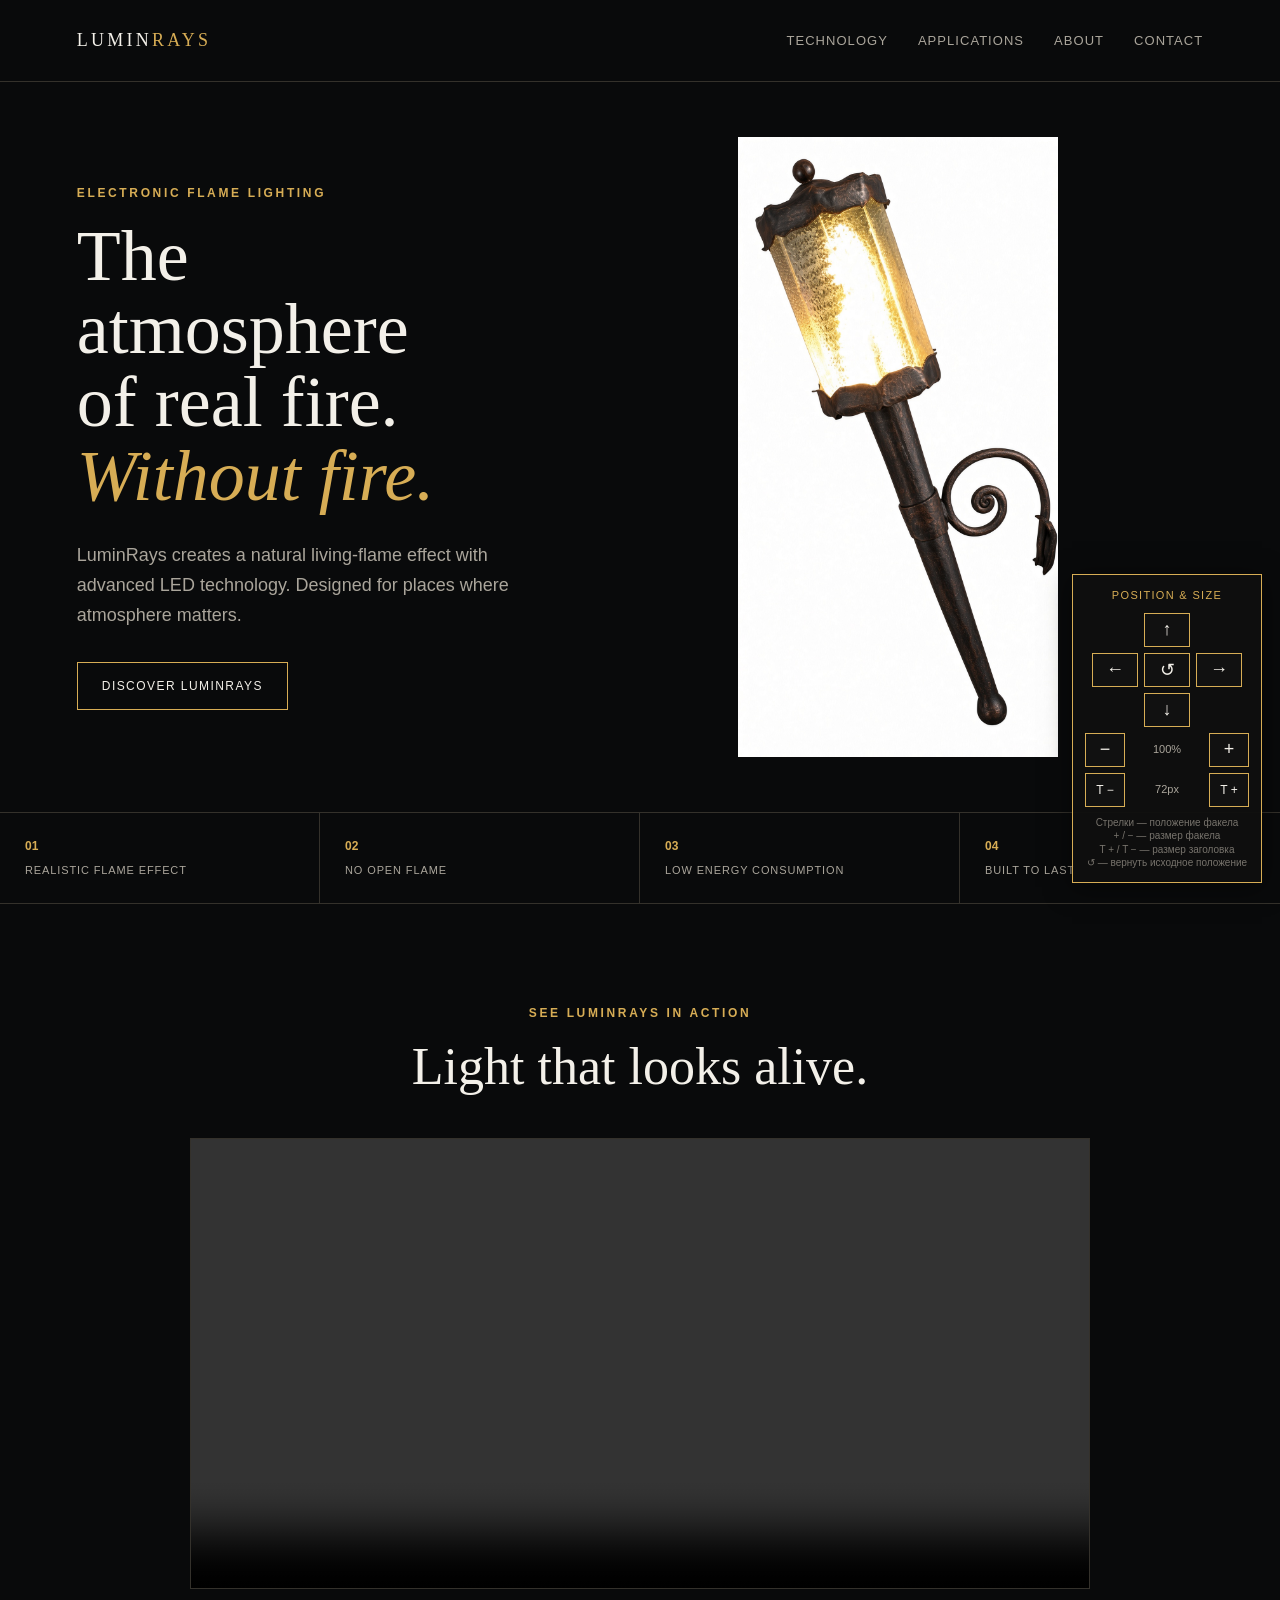
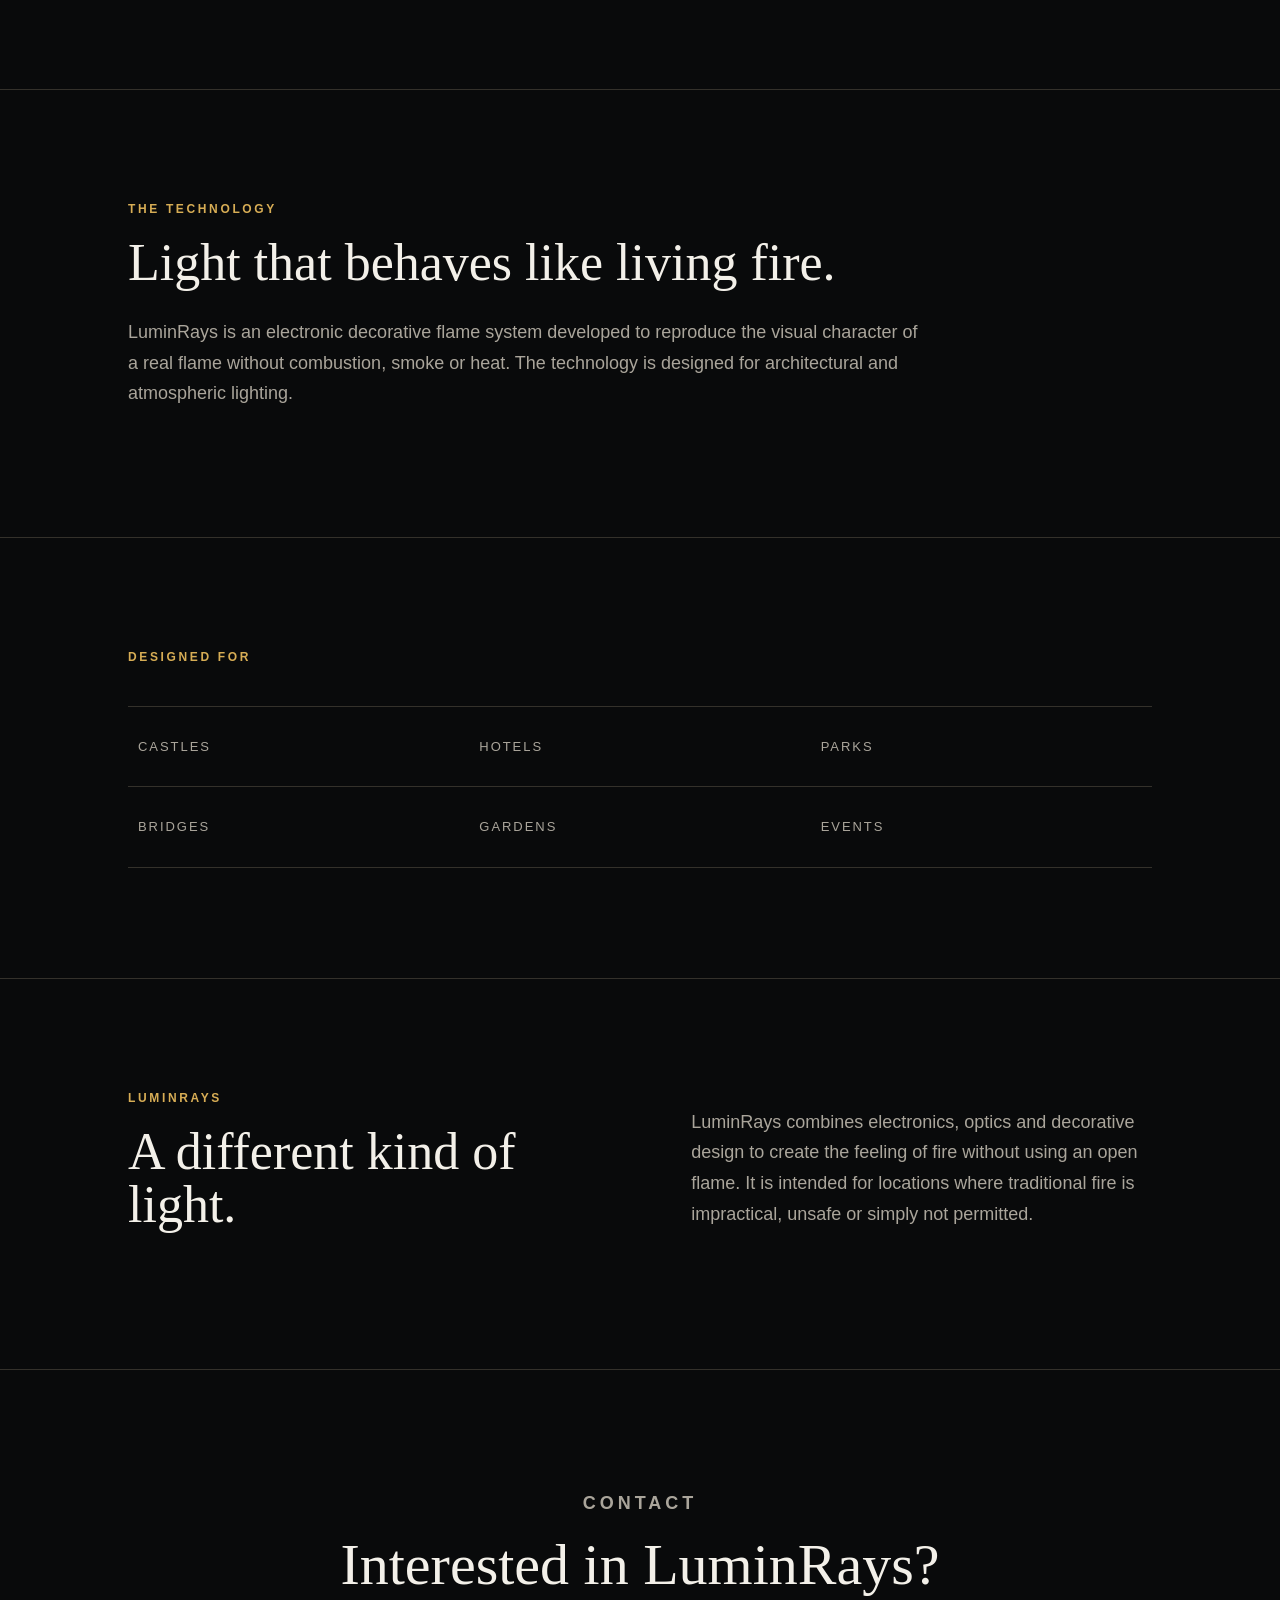
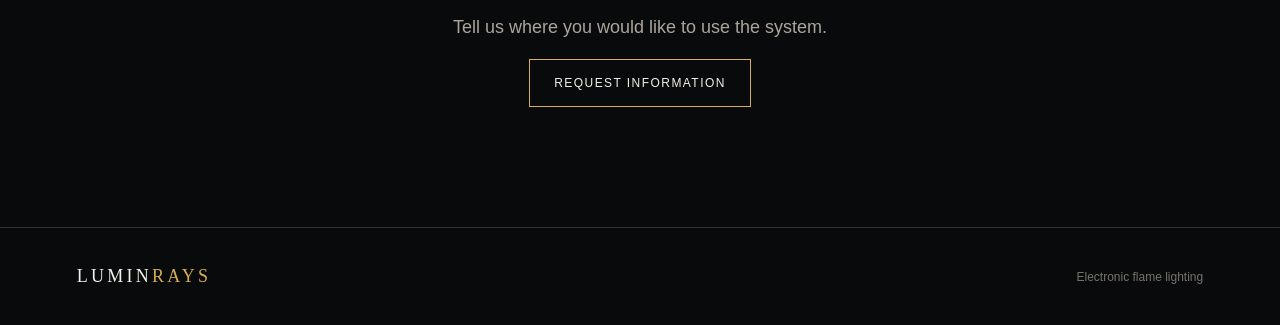
==== commit 3d4b98df: "Add files via upload" ====
--- a/index.html
+++ b/index.html
@@ -1,986 +1,611 @@
 <!DOCTYPE html>
 <html lang="en">
-
 <head>
-  <meta charset="UTF-8">
-  <meta name="viewport" content="width=device-width, initial-scale=1.0">
-
-  <title>LuminRays — Electronic Flame Lighting</title>
-
-  <meta
-    name="description"
-    content="LuminRays electronic flame lighting — the atmosphere of real fire without open flame."
-  >
-
-  <link rel="stylesheet" href="style.css">
-
-  <style>
-
-    /* =========================================================
-       TORCH
-       ========================================================= */
-
-    .torch-photo {
-      width: 100%;
-      height: 100%;
-      object-fit: contain;
-      display: block;
-
-      transform:
-        translate(var(--torch-x, 0px), var(--torch-y, 0px))
-        scale(var(--torch-scale, 1));
-
-      transform-origin: center center;
-
-      transition: none;
+<meta charset="UTF-8">
+<meta name="viewport" content="width=device-width, initial-scale=1.0">
+
+<title>LuminRays — Electronic Flame Lighting</title>
+
+<meta name="description" content="LuminRays electronic flame lighting — the atmosphere of real fire without open flame.">
+
+<style>
+* { box-sizing: border-box; }
+
+html { scroll-behavior: smooth; }
+
+body {
+    margin: 0;
+    background: #090a0b;
+    color: #f3f0e9;
+    font-family: Arial, Helvetica, sans-serif;
+    line-height: 1.5;
+}
+
+.header {
+    height: 82px;
+    padding: 0 6vw;
+    display: flex;
+    align-items: center;
+    justify-content: space-between;
+    border-bottom: 1px solid #34312b;
+}
+
+.logo {
+    font-family: Georgia, "Times New Roman", serif;
+    font-size: 18px;
+    letter-spacing: 0.18em;
+    color: #f3f0e9;
+}
+
+.logo span { color: #d7ad55; }
+
+nav {
+    display: flex;
+    gap: 30px;
+}
+
+nav a {
+    color: #aaa59b;
+    text-decoration: none;
+    font-size: 13px;
+    letter-spacing: 0.08em;
+    text-transform: uppercase;
+}
+
+nav a:hover { color: #d7ad55; }
+
+.hero {
+    min-height: 720px;
+    padding: 55px 6vw;
+    display: grid;
+    grid-template-columns: 0.85fr 1.15fr;
+    gap: 5vw;
+    align-items: center;
+}
+
+.hero-copy { max-width: 650px; }
+
+.eyebrow {
+    margin: 0 0 18px;
+    color: #d7ad55;
+    font-size: 12px;
+    font-weight: 600;
+    letter-spacing: 0.22em;
+    text-transform: uppercase;
+}
+
+h1, h2 {
+    font-family: Georgia, "Times New Roman", serif;
+    font-weight: 500;
+    line-height: 1.02;
+}
+
+h1 {
+    margin: 0 0 28px;
+    font-size: 72px;
+}
+
+h1 em {
+    color: #d7ad55;
+    font-style: italic;
+}
+
+.lead {
+    max-width: 560px;
+    margin: 0 0 32px;
+    color: #aaa59b;
+    font-size: 18px;
+    line-height: 1.65;
+}
+
+.button {
+    display: inline-block;
+    padding: 14px 24px;
+    border: 1px solid #d7ad55;
+    color: #f3f0e9;
+    text-decoration: none;
+    font-size: 12px;
+    letter-spacing: 0.12em;
+    text-transform: uppercase;
+}
+
+.button:hover {
+    background: #d7ad55;
+    color: #090a0b;
+}
+
+.image-placeholder {
+    width: 100%;
+    height: 620px;
+    display: flex;
+    align-items: center;
+    justify-content: center;
+    overflow: hidden;
+}
+
+.torch-photo {
+    width: 100%;
+    height: 620px;
+    display: block;
+    object-fit: contain;
+    object-position: center;
+    transform: translate(0px, 0px) scale(1);
+    transition: transform 0.08s linear;
+}
+
+.features {
+    display: grid;
+    grid-template-columns: repeat(4, 1fr);
+    border-top: 1px solid #34312b;
+    border-bottom: 1px solid #34312b;
+}
+
+.features > div {
+    min-height: 90px;
+    padding: 22px 25px;
+    border-right: 1px solid #34312b;
+    display: flex;
+    flex-direction: column;
+    justify-content: center;
+    gap: 7px;
+}
+
+.features > div:last-child { border-right: none; }
+
+.features strong {
+    color: #d7ad55;
+    font-size: 12px;
+}
+
+.features span {
+    color: #aaa59b;
+    font-size: 11px;
+    letter-spacing: 0.08em;
+}
+
+.video-section {
+    padding: 100px 6vw;
+    text-align: center;
+}
+
+.video-section h2 {
+    margin: 0;
+    font-size: 52px;
+}
+
+.video-section video {
+    width: 100%;
+    max-width: 900px;
+    display: block;
+    margin: 45px auto 0;
+    border: 1px solid #34312b;
+}
+
+.section {
+    padding: 110px 10vw;
+    border-top: 1px solid #34312b;
+}
+
+.section h2 {
+    max-width: 800px;
+    margin: 0 0 28px;
+    font-size: 52px;
+}
+
+.section > p:last-child {
+    max-width: 800px;
+    color: #aaa59b;
+    font-size: 18px;
+    line-height: 1.7;
+}
+
+.application-grid {
+    margin-top: 40px;
+    display: grid;
+    grid-template-columns: repeat(3, 1fr);
+    border-top: 1px solid #34312b;
+}
+
+.application-grid div {
+    padding: 30px 10px;
+    border-bottom: 1px solid #34312b;
+    color: #aaa59b;
+    font-size: 13px;
+    letter-spacing: 0.15em;
+}
+
+.split {
+    display: grid;
+    grid-template-columns: 1fr 1fr;
+    gap: 8vw;
+    align-items: start;
+}
+
+.contact {
+    padding: 120px 10vw;
+    text-align: center;
+    border-top: 1px solid #34312b;
+}
+
+.contact h2 {
+    margin: 0 0 20px;
+    font-size: 58px;
+}
+
+.contact p { color: #aaa59b; font-size: 18px; }
+
+footer {
+    padding: 35px 6vw;
+    display: flex;
+    justify-content: space-between;
+    align-items: center;
+    border-top: 1px solid #34312b;
+    color: #77736c;
+}
+
+footer p { margin: 0; font-size: 12px; }
+
+/* ===== НАША ПАНЕЛЬ УПРАВЛЕНИЯ ===== */
+
+#controls {
+    position: fixed;
+    right: 18px;
+    bottom: 18px;
+    z-index: 99999;
+    width: 190px;
+    padding: 12px;
+    background: rgba(15, 15, 15, 0.96);
+    border: 1px solid #d7ad55;
+    box-shadow: 0 4px 25px rgba(0,0,0,0.5);
+    font-family: Arial, Helvetica, sans-serif;
+}
+
+#controls-title {
+    margin-bottom: 9px;
+    color: #d7ad55;
+    text-align: center;
+    font-size: 11px;
+    letter-spacing: 0.12em;
+    text-transform: uppercase;
+}
+
+.control-row {
+    display: flex;
+    justify-content: center;
+    gap: 6px;
+    margin-top: 6px;
+}
+
+#controls button {
+    width: 46px;
+    height: 34px;
+    padding: 0;
+    border: 1px solid #d7ad55;
+    background: #111;
+    color: #f3f0e9;
+    font-size: 18px;
+    cursor: pointer;
+}
+
+#controls button:hover {
+    background: #d7ad55;
+    color: #111;
+}
+
+#controls button.wide {
+    width: 72px;
+    font-size: 12px;
+}
+
+#controls .value {
+    min-width: 72px;
+    height: 34px;
+    display: flex;
+    align-items: center;
+    justify-content: center;
+    color: #aaa59b;
+    font-size: 11px;
+}
+
+#controls-help {
+    margin-top: 9px;
+    color: #77736c;
+    text-align: center;
+    font-size: 10px;
+    line-height: 1.35;
+}
+
+@media (max-width: 900px) {
+    .header {
+        height: auto;
+        padding: 22px 6vw;
+        flex-direction: column;
+        gap: 20px;
     }
 
-
-    /* =========================================================
-       VIDEO
-       ========================================================= */
-
-    .video-section {
-      padding: 80px 0;
-      text-align: center;
+    nav {
+        flex-wrap: wrap;
+        justify-content: center;
+        gap: 18px;
     }
 
-    .video-section video {
-      width: 100%;
-      max-width: 900px;
-      display: block;
-      margin: 35px auto 0;
-      border-radius: 4px;
+    .hero {
+        grid-template-columns: 1fr;
+        padding-top: 60px;
+        padding-bottom: 60px;
     }
 
-
-    /* =========================================================
-       TORCH CONTROL PANEL
-       ========================================================= */
-
-    #torch-controls {
-      position: fixed;
-      right: 20px;
-      bottom: 20px;
-
-      z-index: 99999;
-
-      width: 190px;
-
-      padding: 14px;
-
-      background: rgba(18, 18, 18, 0.96);
-
-      border: 1px solid #d7ad55;
-
-      border-radius: 8px;
-
-      box-shadow:
-        0 8px 30px rgba(0, 0, 0, 0.5);
-
-      font-family: Arial, sans-serif;
-
-      color: #f3f0e9;
+    h1 { font-size: 58px; }
+
+    .image-placeholder { height: 500px; }
+    .torch-photo { height: 500px; }
+
+    .features { grid-template-columns: 1fr 1fr; }
+
+    .features > div:nth-child(2) { border-right: none; }
+
+    .application-grid { grid-template-columns: 1fr 1fr; }
+
+    .split { grid-template-columns: 1fr; gap: 30px; }
+
+    footer {
+        flex-direction: column;
+        gap: 15px;
     }
-
-
-    #torch-controls-title {
-      text-align: center;
-
-      font-size: 12px;
-
-      letter-spacing: 2px;
-
-      color: #d7ad55;
-
-      margin-bottom: 12px;
+}
+
+@media (max-width: 550px) {
+    .features { grid-template-columns: 1fr; }
+
+    .features > div { border-right: none; }
+
+    .application-grid { grid-template-columns: 1fr; }
+
+    .hero,
+    .section,
+    .contact {
+        padding-left: 7vw;
+        padding-right: 7vw;
     }
 
-
-    .control-row {
-      display: flex;
-
-      justify-content: center;
-
-      align-items: center;
-
-      gap: 6px;
-
-      margin: 6px 0;
+    h1 { font-size: 46px; }
+
+    #controls {
+        right: 8px;
+        bottom: 8px;
+        transform: scale(0.9);
+        transform-origin: bottom right;
     }
-
-
-    .control-button {
-      width: 42px;
-      height: 34px;
-
-      border: 1px solid #d7ad55;
-
-      background: #121416;
-
-      color: #f3f0e9;
-
-      border-radius: 4px;
-
-      cursor: pointer;
-
-      font-size: 18px;
-
-      line-height: 1;
-    }
-
-
-    .control-button:hover {
-      background: #d7ad55;
-
-      color: #121416;
-    }
-
-
-    .control-wide {
-      width: 62px;
-
-      font-size: 12px;
-    }
-
-
-    .control-value {
-      min-width: 65px;
-
-      text-align: center;
-
-      font-size: 11px;
-
-      color: #aaa;
-    }
-
-
-    .control-help {
-      margin-top: 10px;
-
-      padding-top: 9px;
-
-      border-top: 1px solid #34312b;
-
-      text-align: center;
-
-      font-size: 9px;
-
-      line-height: 1.4;
-
-      color: #888;
-    }
-
-
-    /* =========================================================
-       MOBILE
-       ========================================================= */
-
-    @media (max-width: 600px) {
-
-      #torch-controls {
-        right: 10px;
-        bottom: 10px;
-
-        width: 175px;
-      }
-
-    }
-
-  </style>
-
+}
+</style>
 </head>
 
-
 <body>
 
-
-  <!-- =======================================================
-       HEADER
-       ======================================================= -->
-
-  <header class="header">
-
-    <div class="logo">
-      LUMIN<span>RAYS</span>
-    </div>
+<header class="header">
+    <div class="logo">LUMIN<span>RAYS</span></div>
 
     <nav>
-
-      <a href="#technology">Technology</a>
-
-      <a href="#applications">Applications</a>
-
-      <a href="#about">About</a>
-
-      <a href="#contact">Contact</a>
-
+        <a href="#technology">Technology</a>
+        <a href="#applications">Applications</a>
+        <a href="#about">About</a>
+        <a href="#contact">Contact</a>
     </nav>
-
-  </header>
-
-
-
-  <main>
-
-
-    <!-- =====================================================
-         HERO
-         ===================================================== -->
-
-    <section class="hero">
-
-
-      <!-- LEFT SIDE -->
-
-      <div class="hero-copy">
-
-        <p class="eyebrow">
-          ELECTRONIC FLAME LIGHTING
+</header>
+
+<main>
+
+<section class="hero">
+
+    <div class="hero-copy">
+
+        <p class="eyebrow">ELECTRONIC FLAME LIGHTING</p>
+
+        <h1>
+            The atmosphere<br>
+            of real fire.<br>
+            <em>Without fire.</em>
+        </h1>
+
+        <p class="lead">
+            LuminRays creates a natural living-flame effect with
+            advanced LED technology. Designed for places where
+            atmosphere matters.
         </p>
 
-
-        <h1 id="main-title">
-
-          The atmosphere of real fire.<br>
-
-          <em>Without fire.</em>
-
-        </h1>
-
-
-        <p class="lead">
-
-          LuminRays creates a natural living-flame effect
-          with advanced LED technology.
-
-          Designed for places where atmosphere matters.
-
-        </p>
-
-
-        <a
-          class="button"
-          href="#contact"
+        <a class="button" href="#contact">DISCOVER LUMINRAYS</a>
+
+    </div>
+
+    <div class="image-placeholder">
+        <img
+            class="torch-photo"
+            src="факел отдельный.png"
+            alt="LuminRays electronic flame torch"
         >
-          DISCOVER LUMINRAYS
-        </a>
-
-
-      </div>
-
-
-
-      <!-- RIGHT SIDE — TORCH -->
-
-      <div class="image-placeholder">
-
-        <img
-          id="torch"
-          class="torch-photo"
-          src="факел отдельный.png"
-          alt="LuminRays electronic flame torch"
-        >
-
-      </div>
-
-
-    </section>
-
-
-
-    <!-- =====================================================
-         FEATURES
-         ===================================================== -->
-
-    <section class="features">
-
-
-      <div>
-
-        <strong>01</strong>
-
-        <span>
-          REALISTIC FLAME EFFECT
-        </span>
-
-      </div>
-
-
-      <div>
-
-        <strong>02</strong>
-
-        <span>
-          NO OPEN FLAME
-        </span>
-
-      </div>
-
-
-      <div>
-
-        <strong>03</strong>
-
-        <span>
-          LOW ENERGY CONSUMPTION
-        </span>
-
-      </div>
-
-
-      <div>
-
-        <strong>04</strong>
-
-        <span>
-          BUILT TO LAST
-        </span>
-
-      </div>
-
-
-    </section>
-
-
-
-    <!-- =====================================================
-         VIDEO
-         ===================================================== -->
-
-    <section class="video-section">
-
-
-      <p class="eyebrow">
-        SEE LUMINRAYS IN ACTION
-      </p>
-
-
-      <h2>
-        Light that looks alive.
-      </h2>
-
-
-      <video
-        controls
-        playsinline
-        preload="metadata"
-      >
-
-        <source
-          src="29.mp4"
-          type="video/mp4"
-        >
-
+    </div>
+
+</section>
+
+<section class="features">
+    <div><strong>01</strong><span>REALISTIC FLAME EFFECT</span></div>
+    <div><strong>02</strong><span>NO OPEN FLAME</span></div>
+    <div><strong>03</strong><span>LOW ENERGY CONSUMPTION</span></div>
+    <div><strong>04</strong><span>BUILT TO LAST</span></div>
+</section>
+
+<section class="video-section">
+    <p class="eyebrow">SEE LUMINRAYS IN ACTION</p>
+    <h2>Light that looks alive.</h2>
+
+    <video controls playsinline preload="metadata">
+        <source src="29.mp4" type="video/mp4">
         Your browser does not support video playback.
-
-      </video>
-
-
-    </section>
-
-
-
-    <!-- =====================================================
-         TECHNOLOGY
-         ===================================================== -->
-
-    <section
-      id="technology"
-      class="section"
-    >
-
-      <p class="eyebrow">
-        THE TECHNOLOGY
-      </p>
-
-
-      <h2>
-        Light that behaves like living fire.
-      </h2>
-
-
-      <p>
-
-        LuminRays is an electronic decorative flame
-        system developed to reproduce the visual
-        character of a real flame without combustion,
-        smoke or heat.
-
-        The technology is designed for architectural
-        and atmospheric lighting.
-
-      </p>
-
-
-    </section>
-
-
-
-    <!-- =====================================================
-         APPLICATIONS
-         ===================================================== -->
-
-    <section
-      id="applications"
-      class="section applications"
-    >
-
-      <p class="eyebrow">
-        DESIGNED FOR
-      </p>
-
-
-      <div class="application-grid">
-
-
-        <div>
-          CASTLES
-        </div>
-
-
-        <div>
-          HOTELS
-        </div>
-
-
-        <div>
-          PARKS
-        </div>
-
-
-        <div>
-          BRIDGES
-        </div>
-
-
-        <div>
-          GARDENS
-        </div>
-
-
-        <div>
-          EVENTS
-        </div>
-
-
-      </div>
-
-
-    </section>
-
-
-
-    <!-- =====================================================
-         ABOUT
-         ===================================================== -->
-
-    <section
-      id="about"
-      class="section split"
-    >
-
-
-      <div>
-
-        <p class="eyebrow">
-          LUMINRAYS
-        </p>
-
-
-        <h2>
-          A different kind of light.
-        </h2>
-
-      </div>
-
-
-      <p>
-
-        LuminRays combines electronics, optics
-        and decorative design to create the feeling
-        of fire without using an open flame.
-
-        It is intended for locations where traditional
+    </video>
+</section>
+
+<section id="technology" class="section">
+    <p class="eyebrow">THE TECHNOLOGY</p>
+
+    <h2>Light that behaves like living fire.</h2>
+
+    <p>
+        LuminRays is an electronic decorative flame system
+        developed to reproduce the visual character of a real
+        flame without combustion, smoke or heat. The technology
+        is designed for architectural and atmospheric lighting.
+    </p>
+</section>
+
+<section id="applications" class="section">
+    <p class="eyebrow">DESIGNED FOR</p>
+
+    <div class="application-grid">
+        <div>CASTLES</div>
+        <div>HOTELS</div>
+        <div>PARKS</div>
+        <div>BRIDGES</div>
+        <div>GARDENS</div>
+        <div>EVENTS</div>
+    </div>
+</section>
+
+<section id="about" class="section split">
+    <div>
+        <p class="eyebrow">LUMINRAYS</p>
+        <h2>A different kind of light.</h2>
+    </div>
+
+    <p>
+        LuminRays combines electronics, optics and decorative
+        design to create the feeling of fire without using an
+        open flame. It is intended for locations where traditional
         fire is impractical, unsafe or simply not permitted.
-
-      </p>
-
-
-    </section>
-
-
-
-    <!-- =====================================================
-         CONTACT
-         ===================================================== -->
-
-    <section
-      id="contact"
-      class="contact"
-    >
-
-
-      <p class="eyebrow">
-        CONTACT
-      </p>
-
-
-      <h2>
-        Interested in LuminRays?
-      </h2>
-
-
-      <p>
-        Tell us where you would like to use the system.
-      </p>
-
-
-      <a
-        class="button"
-        href="mailto:info@luminrays.ch"
-      >
+    </p>
+</section>
+
+<section id="contact" class="contact">
+    <p class="eyebrow">CONTACT</p>
+
+    <h2>Interested in LuminRays?</h2>
+
+    <p>Tell us where you would like to use the system.</p>
+
+    <a class="button" href="mailto:info@luminrays.ch">
         REQUEST INFORMATION
-      </a>
-
-
-    </section>
-
-
-  </main>
-
-
-
-  <!-- =======================================================
-       FOOTER
-       ======================================================= -->
-
-  <footer>
-
-
-    <div class="logo">
-      LUMIN<span>RAYS</span>
-    </div>
-
-
-    <p>
-      Electronic flame lighting
-    </p>
-
-
-  </footer>
-
-
-
-  <!-- =======================================================
-       TORCH CONTROL PANEL
-       ======================================================= -->
-
-  <div id="torch-controls">
-
-
-    <div id="torch-controls-title">
-      TORCH CONTROL
-    </div>
-
-
-    <!-- UP -->
+    </a>
+</section>
+
+</main>
+
+<footer>
+    <div class="logo">LUMIN<span>RAYS</span></div>
+    <p>Electronic flame lighting</p>
+</footer>
+
+
+<!-- ===== ПАНЕЛЬ УПРАВЛЕНИЯ ФАКЕЛОМ ===== -->
+
+<div id="controls">
+
+    <div id="controls-title">POSITION & SIZE</div>
 
     <div class="control-row">
-
-      <button
-        class="control-button"
-        onclick="moveTorch(0, -10)"
-      >
-        ↑
-      </button>
-
-    </div>
-
-
-    <!-- LEFT / RESET / RIGHT -->
+        <button onclick="moveTorch(0,-10)">↑</button>
+    </div>
 
     <div class="control-row">
-
-      <button
-        class="control-button"
-        onclick="moveTorch(-10, 0)"
-      >
-        ←
-      </button>
-
-
-      <button
-        class="control-button"
-        onclick="resetTorch()"
-      >
-        ↺
-      </button>
-
-
-      <button
-        class="control-button"
-        onclick="moveTorch(10, 0)"
-      >
-        →
-      </button>
-
-    </div>
-
-
-    <!-- DOWN -->
+        <button onclick="moveTorch(-10,0)">←</button>
+        <button onclick="resetTorch()">↺</button>
+        <button onclick="moveTorch(10,0)">→</button>
+    </div>
 
     <div class="control-row">
-
-      <button
-        class="control-button"
-        onclick="moveTorch(0, 10)"
-      >
-        ↓
-      </button>
-
-    </div>
-
-
-    <!-- SIZE -->
+        <button onclick="moveTorch(0,10)">↓</button>
+    </div>
 
     <div class="control-row">
-
-      <button
-        class="control-button"
-        onclick="resizeTorch(-0.05)"
-      >
-        −
-      </button>
-
-
-      <span
-        id="torch-size-value"
-        class="control-value"
-      >
-        100%
-      </span>
-
-
-      <button
-        class="control-button"
-        onclick="resizeTorch(0.05)"
-      >
-        +
-      </button>
-
-    </div>
-
-
-    <!-- TEXT -->
+        <button onclick="scaleTorch(-0.05)">−</button>
+        <div class="value" id="scaleValue">100%</div>
+        <button onclick="scaleTorch(0.05)">+</button>
+    </div>
 
     <div class="control-row">
-
-      <button
-        class="control-button control-wide"
-        onclick="resizeTitle(-2)"
-      >
-        T−
-      </button>
-
-
-      <span
-        id="title-size-value"
-        class="control-value"
-      >
-        AUTO
-      </span>
-
-
-      <button
-        class="control-button control-wide"
-        onclick="resizeTitle(2)"
-      >
-        T+
-      </button>
-
-    </div>
-
-
-    <div class="control-help">
-
-      стрелки — положение факела<br>
-      − / + — размер факела<br>
-      T− / T+ — размер заголовка<br>
-      ↺ — вернуть исходное положение
-
-    </div>
-
-
-  </div>
-
-
-
-  <!-- =======================================================
-       JAVASCRIPT
-       ======================================================= -->
-
-  <script>
-
-    const torch = document.getElementById("torch");
-
-    const title = document.getElementById("main-title");
-
-
-    /* -------------------------------------------------------
-       INITIAL VALUES
-       ------------------------------------------------------- */
-
-    let torchX =
-      Number(localStorage.getItem("torchX")) || 0;
-
-    let torchY =
-      Number(localStorage.getItem("torchY")) || 0;
-
-    let torchScale =
-      Number(localStorage.getItem("torchScale")) || 1;
-
-
-    let titleSize =
-      Number(localStorage.getItem("titleSize")) || 0;
-
-
-
-    /* -------------------------------------------------------
-       APPLY TORCH
-       ------------------------------------------------------- */
-
-    function updateTorch() {
-
-      torch.style.setProperty(
-        "--torch-x",
-        torchX + "px"
-      );
-
-
-      torch.style.setProperty(
-        "--torch-y",
-        torchY + "px"
-      );
-
-
-      torch.style.setProperty(
-        "--torch-scale",
-        torchScale
-      );
-
-
-      document.getElementById(
-        "torch-size-value"
-      ).textContent =
-        Math.round(torchScale * 100) + "%";
-
-
-      localStorage.setItem(
-        "torchX",
-        torchX
-      );
-
-
-      localStorage.setItem(
-        "torchY",
-        torchY
-      );
-
-
-      localStorage.setItem(
-        "torchScale",
-        torchScale
-      );
-
-    }
-
-
-
-    /* -------------------------------------------------------
-       MOVE TORCH
-       ------------------------------------------------------- */
-
-    function moveTorch(x, y) {
-
-      torchX += x;
-
-      torchY += y;
-
-      updateTorch();
-
-    }
-
-
-
-    /* -------------------------------------------------------
-       RESIZE TORCH
-       ------------------------------------------------------- */
-
-    function resizeTorch(amount) {
-
-      torchScale += amount;
-
-
-      if (torchScale < 0.3) {
-        torchScale = 0.3;
-      }
-
-
-      if (torchScale > 2.5) {
-        torchScale = 2.5;
-      }
-
-
-      updateTorch();
-
-    }
-
-
-
-    /* -------------------------------------------------------
-       RESET TORCH
-       ------------------------------------------------------- */
-
-    function resetTorch() {
-
-      torchX = 0;
-
-      torchY = 0;
-
-      torchScale = 1;
-
-      updateTorch();
-
-    }
-
-
-
-    /* -------------------------------------------------------
-       TITLE SIZE
-       ------------------------------------------------------- */
-
-    function resizeTitle(amount) {
-
-      if (titleSize === 0) {
-
-        titleSize =
-          parseFloat(
-            getComputedStyle(title).fontSize
-          );
-
-      }
-
-
-      titleSize += amount;
-
-
-      if (titleSize < 30) {
-        titleSize = 30;
-      }
-
-
-      if (titleSize > 120) {
-        titleSize = 120;
-      }
-
-
-      title.style.fontSize =
+        <button class="wide" onclick="changeTitle(-4)">T −</button>
+        <div class="value" id="titleValue">72px</div>
+        <button class="wide" onclick="changeTitle(4)">T +</button>
+    </div>
+
+    <div id="controls-help">
+        Стрелки — положение факела<br>
+        + / − — размер факела<br>
+        T + / T − — размер заголовка<br>
+        ↺ — вернуть исходное положение
+    </div>
+
+</div>
+
+
+<script>
+let imageX = Number(localStorage.getItem("luminraysX")) || 0;
+let imageY = Number(localStorage.getItem("luminraysY")) || 0;
+let imageScale = Number(localStorage.getItem("luminraysScale")) || 1;
+let titleSize = Number(localStorage.getItem("luminraysTitle")) || 72;
+
+function updateTorch() {
+    const image = document.querySelector(".torch-photo");
+
+    image.style.transform =
+        "translate(" + imageX + "px, " + imageY + "px) scale(" + imageScale + ")";
+
+    document.getElementById("scaleValue").textContent =
+        Math.round(imageScale * 100) + "%";
+
+    document.getElementById("titleValue").textContent =
         titleSize + "px";
 
-
-      document.getElementById(
-        "title-size-value"
-      ).textContent =
-        Math.round(titleSize) + "px";
-
-
-      localStorage.setItem(
-        "titleSize",
-        titleSize
-      );
-
-    }
-
-
-
-    /* -------------------------------------------------------
-       RESTORE TITLE
-       ------------------------------------------------------- */
-
-    function restoreTitle() {
-
-      if (titleSize > 0) {
-
-        title.style.fontSize =
-          titleSize + "px";
-
-        document.getElementById(
-          "title-size-value"
-        ).textContent =
-          Math.round(titleSize) + "px";
-
-      }
-
-    }
-
-
-
-    /* -------------------------------------------------------
-       KEYBOARD ARROWS
-       ------------------------------------------------------- */
-
-    document.addEventListener(
-      "keydown",
-      function(event) {
-
-        if (
-          event.key === "ArrowUp" ||
-          event.key === "ArrowDown" ||
-          event.key === "ArrowLeft" ||
-          event.key === "ArrowRight"
-        ) {
-
-          event.preventDefault();
-
-
-          if (event.key === "ArrowUp") {
-            moveTorch(0, -10);
-          }
-
-
-          if (event.key === "ArrowDown") {
-            moveTorch(0, 10);
-          }
-
-
-          if (event.key === "ArrowLeft") {
-            moveTorch(-10, 0);
-          }
-
-
-          if (event.key === "ArrowRight") {
-            moveTorch(10, 0);
-          }
-
-        }
-
-      }
-    );
-
-
-
-    /* -------------------------------------------------------
-       START
-       ------------------------------------------------------- */
-
+    document.querySelector("h1").style.fontSize =
+        titleSize + "px";
+
+    localStorage.setItem("luminraysX", imageX);
+    localStorage.setItem("luminraysY", imageY);
+    localStorage.setItem("luminraysScale", imageScale);
+    localStorage.setItem("luminraysTitle", titleSize);
+}
+
+function moveTorch(x, y) {
+    imageX += x;
+    imageY += y;
     updateTorch();
-
-    restoreTitle();
-
-  </script>
-
+}
+
+function scaleTorch(value) {
+    imageScale += value;
+
+    if (imageScale < 0.50) imageScale = 0.50;
+    if (imageScale > 2.00) imageScale = 2.00;
+
+    updateTorch();
+}
+
+function changeTitle(value) {
+    titleSize += value;
+
+    if (titleSize < 36) titleSize = 36;
+    if (titleSize > 110) titleSize = 110;
+
+    updateTorch();
+}
+
+function resetTorch() {
+    imageX = 0;
+    imageY = 0;
+    imageScale = 1;
+    updateTorch();
+}
+
+window.addEventListener("load", updateTorch);
+</script>
 
 </body>
-
 </html>
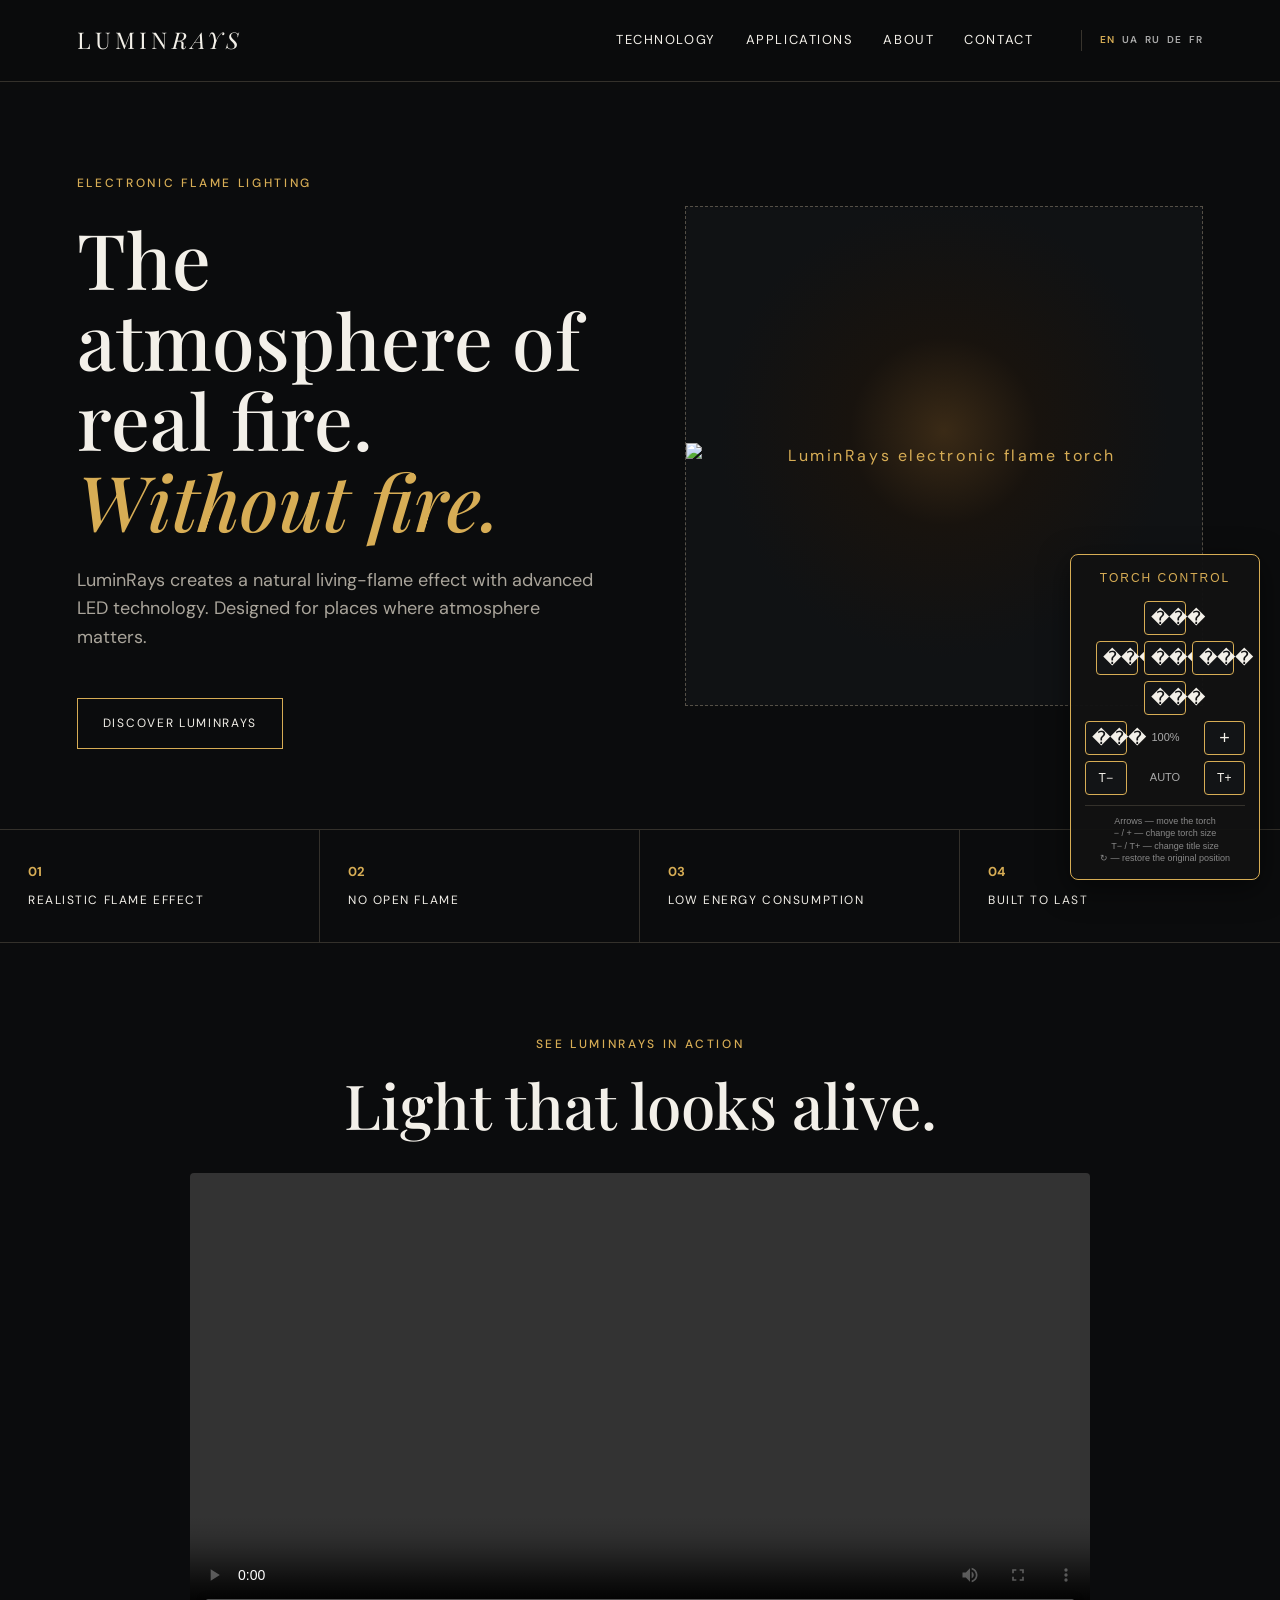
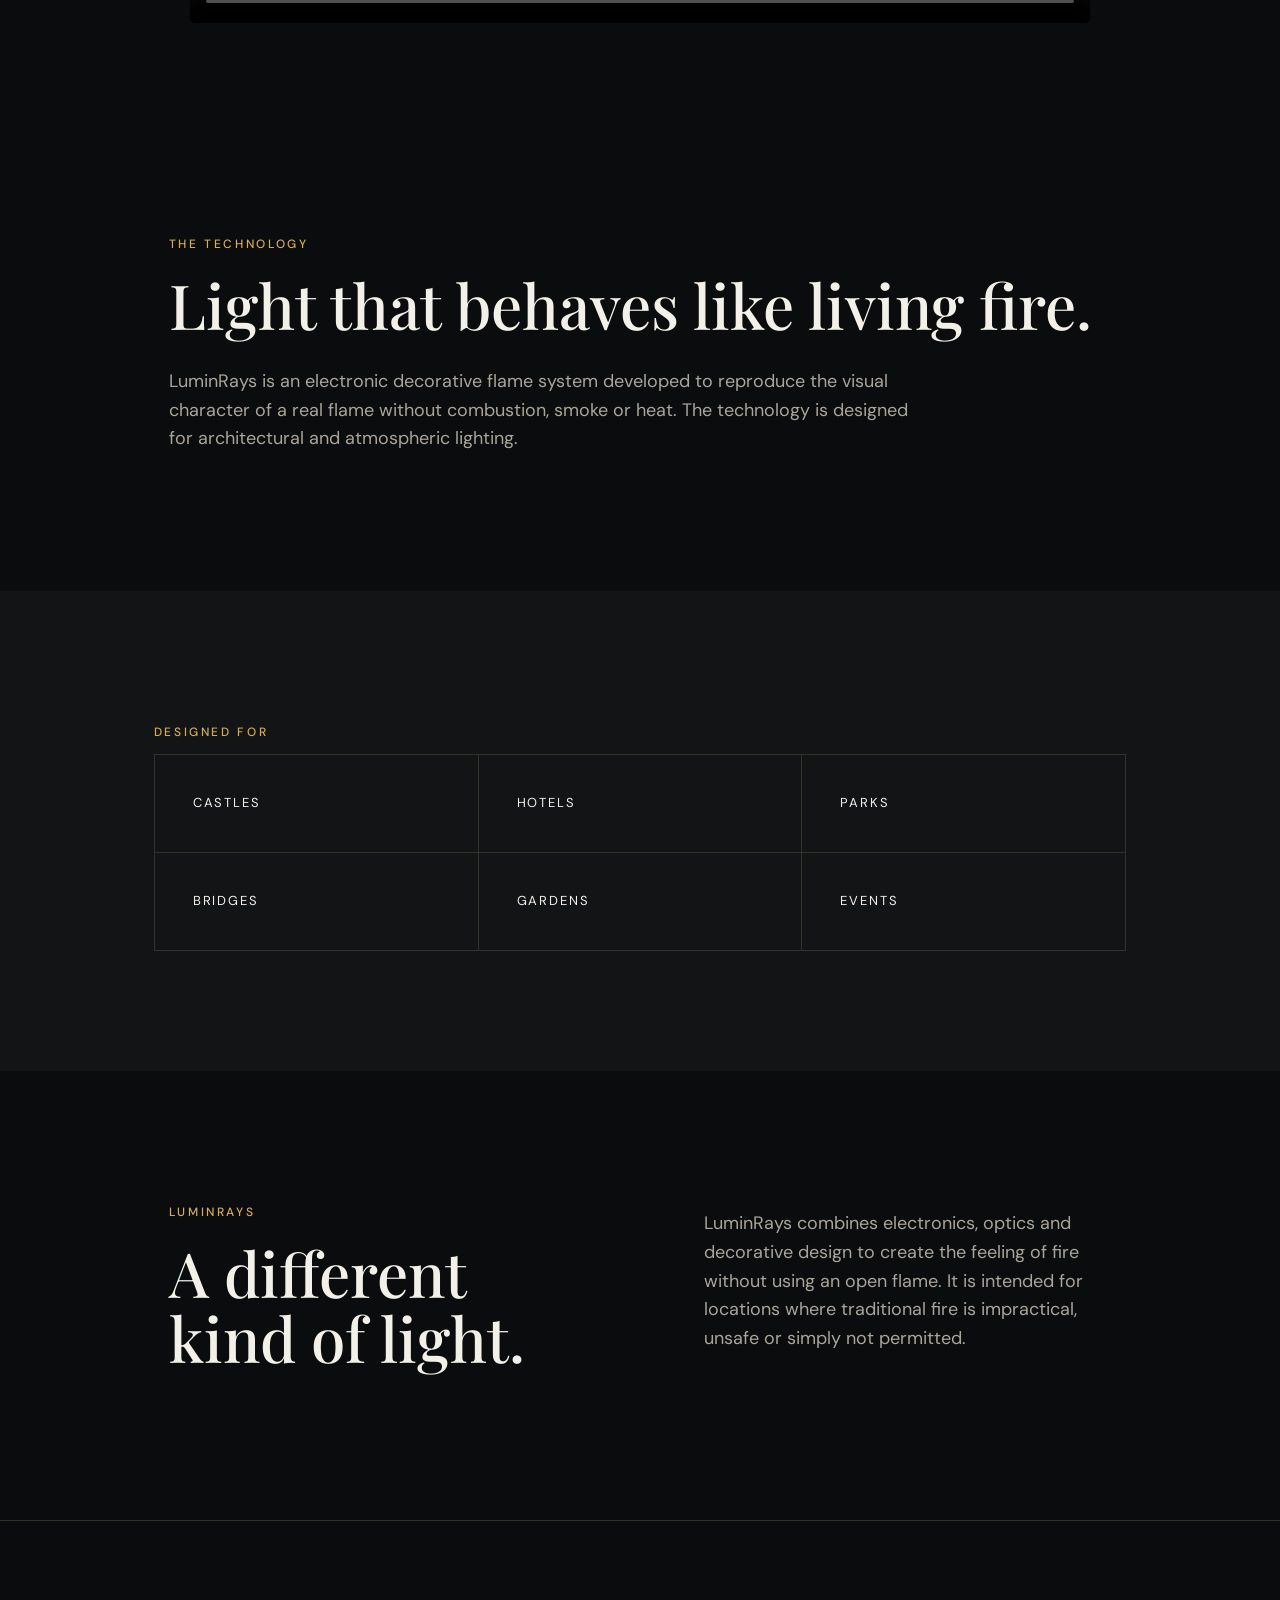
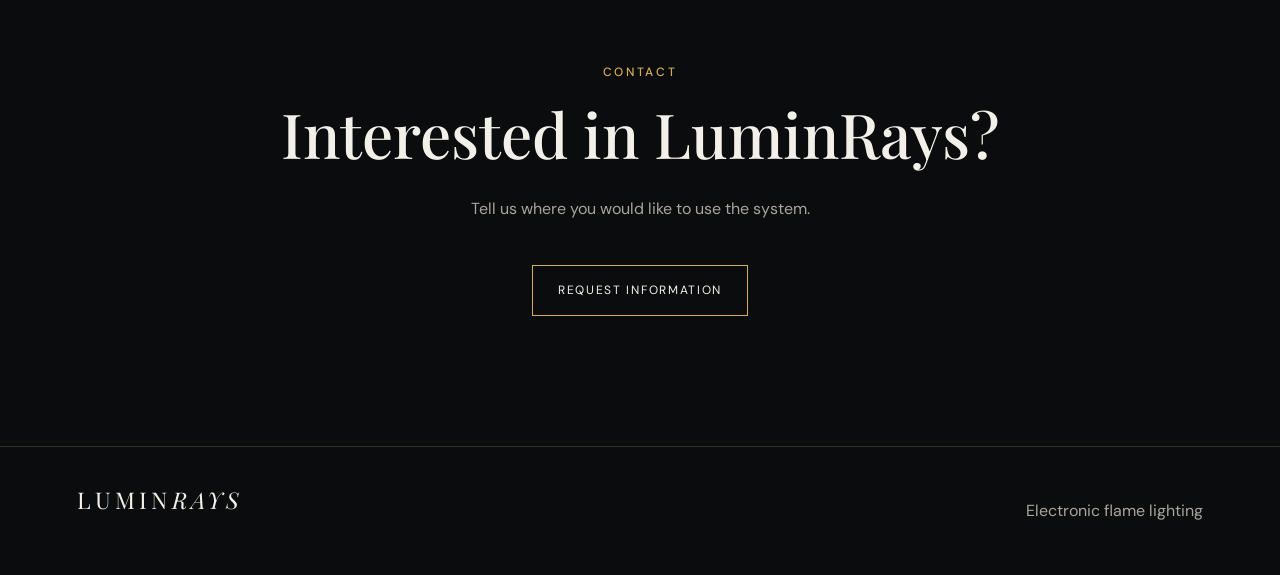
==== commit c926cc5b: "Add files via upload" ====
--- a/index.html
+++ b/index.html
@@ -1,611 +1,1039 @@
 <!DOCTYPE html>
 <html lang="en">
+
 <head>
-<meta charset="UTF-8">
-<meta name="viewport" content="width=device-width, initial-scale=1.0">
-
-<title>LuminRays — Electronic Flame Lighting</title>
-
-<meta name="description" content="LuminRays electronic flame lighting — the atmosphere of real fire without open flame.">
-
-<style>
-* { box-sizing: border-box; }
-
-html { scroll-behavior: smooth; }
-
-body {
-    margin: 0;
-    background: #090a0b;
-    color: #f3f0e9;
-    font-family: Arial, Helvetica, sans-serif;
-    line-height: 1.5;
-}
-
-.header {
-    height: 82px;
-    padding: 0 6vw;
-    display: flex;
-    align-items: center;
-    justify-content: space-between;
-    border-bottom: 1px solid #34312b;
-}
-
-.logo {
-    font-family: Georgia, "Times New Roman", serif;
-    font-size: 18px;
-    letter-spacing: 0.18em;
-    color: #f3f0e9;
-}
-
-.logo span { color: #d7ad55; }
-
-nav {
-    display: flex;
-    gap: 30px;
-}
-
-nav a {
-    color: #aaa59b;
-    text-decoration: none;
-    font-size: 13px;
-    letter-spacing: 0.08em;
-    text-transform: uppercase;
-}
-
-nav a:hover { color: #d7ad55; }
-
-.hero {
-    min-height: 720px;
-    padding: 55px 6vw;
-    display: grid;
-    grid-template-columns: 0.85fr 1.15fr;
-    gap: 5vw;
-    align-items: center;
-}
-
-.hero-copy { max-width: 650px; }
-
-.eyebrow {
-    margin: 0 0 18px;
-    color: #d7ad55;
-    font-size: 12px;
-    font-weight: 600;
-    letter-spacing: 0.22em;
-    text-transform: uppercase;
-}
-
-h1, h2 {
-    font-family: Georgia, "Times New Roman", serif;
-    font-weight: 500;
-    line-height: 1.02;
-}
-
-h1 {
-    margin: 0 0 28px;
-    font-size: 72px;
-}
-
-h1 em {
-    color: #d7ad55;
-    font-style: italic;
-}
-
-.lead {
-    max-width: 560px;
-    margin: 0 0 32px;
-    color: #aaa59b;
-    font-size: 18px;
-    line-height: 1.65;
-}
-
-.button {
-    display: inline-block;
-    padding: 14px 24px;
-    border: 1px solid #d7ad55;
-    color: #f3f0e9;
-    text-decoration: none;
-    font-size: 12px;
-    letter-spacing: 0.12em;
-    text-transform: uppercase;
-}
-
-.button:hover {
-    background: #d7ad55;
-    color: #090a0b;
-}
-
-.image-placeholder {
-    width: 100%;
-    height: 620px;
-    display: flex;
-    align-items: center;
-    justify-content: center;
-    overflow: hidden;
-}
-
-.torch-photo {
-    width: 100%;
-    height: 620px;
-    display: block;
-    object-fit: contain;
-    object-position: center;
-    transform: translate(0px, 0px) scale(1);
-    transition: transform 0.08s linear;
-}
-
-.features {
-    display: grid;
-    grid-template-columns: repeat(4, 1fr);
-    border-top: 1px solid #34312b;
-    border-bottom: 1px solid #34312b;
-}
-
-.features > div {
-    min-height: 90px;
-    padding: 22px 25px;
-    border-right: 1px solid #34312b;
-    display: flex;
-    flex-direction: column;
-    justify-content: center;
-    gap: 7px;
-}
-
-.features > div:last-child { border-right: none; }
-
-.features strong {
-    color: #d7ad55;
-    font-size: 12px;
-}
-
-.features span {
-    color: #aaa59b;
-    font-size: 11px;
-    letter-spacing: 0.08em;
-}
-
-.video-section {
-    padding: 100px 6vw;
-    text-align: center;
-}
-
-.video-section h2 {
-    margin: 0;
-    font-size: 52px;
-}
-
-.video-section video {
-    width: 100%;
-    max-width: 900px;
-    display: block;
-    margin: 45px auto 0;
-    border: 1px solid #34312b;
-}
-
-.section {
-    padding: 110px 10vw;
-    border-top: 1px solid #34312b;
-}
-
-.section h2 {
-    max-width: 800px;
-    margin: 0 0 28px;
-    font-size: 52px;
-}
-
-.section > p:last-child {
-    max-width: 800px;
-    color: #aaa59b;
-    font-size: 18px;
-    line-height: 1.7;
-}
-
-.application-grid {
-    margin-top: 40px;
-    display: grid;
-    grid-template-columns: repeat(3, 1fr);
-    border-top: 1px solid #34312b;
-}
-
-.application-grid div {
-    padding: 30px 10px;
-    border-bottom: 1px solid #34312b;
-    color: #aaa59b;
-    font-size: 13px;
-    letter-spacing: 0.15em;
-}
-
-.split {
-    display: grid;
-    grid-template-columns: 1fr 1fr;
-    gap: 8vw;
-    align-items: start;
-}
-
-.contact {
-    padding: 120px 10vw;
-    text-align: center;
-    border-top: 1px solid #34312b;
-}
-
-.contact h2 {
-    margin: 0 0 20px;
-    font-size: 58px;
-}
-
-.contact p { color: #aaa59b; font-size: 18px; }
-
-footer {
-    padding: 35px 6vw;
-    display: flex;
-    justify-content: space-between;
-    align-items: center;
-    border-top: 1px solid #34312b;
-    color: #77736c;
-}
-
-footer p { margin: 0; font-size: 12px; }
-
-/* ===== НАША ПАНЕЛЬ УПРАВЛЕНИЯ ===== */
-
-#controls {
-    position: fixed;
-    right: 18px;
-    bottom: 18px;
-    z-index: 99999;
-    width: 190px;
-    padding: 12px;
-    background: rgba(15, 15, 15, 0.96);
-    border: 1px solid #d7ad55;
-    box-shadow: 0 4px 25px rgba(0,0,0,0.5);
-    font-family: Arial, Helvetica, sans-serif;
-}
-
-#controls-title {
-    margin-bottom: 9px;
-    color: #d7ad55;
-    text-align: center;
-    font-size: 11px;
-    letter-spacing: 0.12em;
-    text-transform: uppercase;
-}
-
-.control-row {
-    display: flex;
-    justify-content: center;
-    gap: 6px;
-    margin-top: 6px;
-}
-
-#controls button {
-    width: 46px;
-    height: 34px;
-    padding: 0;
-    border: 1px solid #d7ad55;
-    background: #111;
-    color: #f3f0e9;
-    font-size: 18px;
-    cursor: pointer;
-}
-
-#controls button:hover {
-    background: #d7ad55;
-    color: #111;
-}
-
-#controls button.wide {
-    width: 72px;
-    font-size: 12px;
-}
-
-#controls .value {
-    min-width: 72px;
-    height: 34px;
-    display: flex;
-    align-items: center;
-    justify-content: center;
-    color: #aaa59b;
-    font-size: 11px;
-}
-
-#controls-help {
-    margin-top: 9px;
-    color: #77736c;
-    text-align: center;
-    font-size: 10px;
-    line-height: 1.35;
-}
-
-@media (max-width: 900px) {
-    .header {
-        height: auto;
-        padding: 22px 6vw;
-        flex-direction: column;
-        gap: 20px;
-    }
-
-    nav {
+  <meta charset="UTF-8">
+  <meta name="viewport" content="width=device-width, initial-scale=1.0">
+
+  <title>LuminRays — Electronic Flame Lighting</title>
+
+  <meta
+    name="description"
+    content="LuminRays electronic flame lighting — the atmosphere of real fire without open flame."
+  >
+
+  <link rel="stylesheet" href="style.css">
+
+  <style>
+
+    /* =========================================================
+       TORCH
+       ========================================================= */
+
+    .torch-photo {
+      width: 100%;
+      height: 100%;
+      object-fit: contain;
+      display: block;
+
+      transform:
+        translate(var(--torch-x, 0px), var(--torch-y, 0px))
+        scale(var(--torch-scale, 1));
+
+      transform-origin: center center;
+
+      transition: none;
+    }
+
+
+    /* =========================================================
+       VIDEO
+       ========================================================= */
+
+    .video-section {
+      padding: 80px 0;
+      text-align: center;
+    }
+
+    .video-section video {
+      width: 100%;
+      max-width: 900px;
+      display: block;
+      margin: 35px auto 0;
+      border-radius: 4px;
+    }
+
+
+    /* =========================================================
+       TORCH CONTROL PANEL
+       ========================================================= */
+
+    #torch-controls {
+      position: fixed;
+      right: 20px;
+      bottom: 20px;
+
+      z-index: 99999;
+
+      width: 190px;
+
+      padding: 14px;
+
+      background: rgba(18, 18, 18, 0.96);
+
+      border: 1px solid #d7ad55;
+
+      border-radius: 8px;
+
+      box-shadow:
+        0 8px 30px rgba(0, 0, 0, 0.5);
+
+      font-family: Arial, sans-serif;
+
+      color: #f3f0e9;
+    }
+
+
+    #torch-controls-title {
+      text-align: center;
+
+      font-size: 12px;
+
+      letter-spacing: 2px;
+
+      color: #d7ad55;
+
+      margin-bottom: 12px;
+    }
+
+
+    .control-row {
+      display: flex;
+
+      justify-content: center;
+
+      align-items: center;
+
+      gap: 6px;
+
+      margin: 6px 0;
+    }
+
+
+    .control-button {
+      width: 42px;
+      height: 34px;
+
+      border: 1px solid #d7ad55;
+
+      background: #121416;
+
+      color: #f3f0e9;
+
+      border-radius: 4px;
+
+      cursor: pointer;
+
+      font-size: 18px;
+
+      line-height: 1;
+    }
+
+
+    .control-button:hover {
+      background: #d7ad55;
+
+      color: #121416;
+    }
+
+
+    .control-wide {
+      width: 62px;
+
+      font-size: 12px;
+    }
+
+
+    .control-value {
+      min-width: 65px;
+
+      text-align: center;
+
+      font-size: 11px;
+
+      color: #aaa;
+    }
+
+
+    .control-help {
+      margin-top: 10px;
+
+      padding-top: 9px;
+
+      border-top: 1px solid #34312b;
+
+      text-align: center;
+
+      font-size: 9px;
+
+      line-height: 1.4;
+
+      color: #888;
+    }
+
+
+    /* =========================================================
+       MOBILE
+       ========================================================= */
+
+
+    /* =========================================================
+       LANGUAGE SWITCHER
+       ========================================================= */
+
+    .language-switcher {
+      display: flex;
+      align-items: center;
+      gap: 7px;
+      margin-left: 18px;
+      padding-left: 18px;
+      border-left: 1px solid #38342d;
+    }
+
+    .language-switcher a {
+      color: #aaa;
+      text-decoration: none;
+      font-size: 10px;
+      letter-spacing: 1px;
+      font-weight: 600;
+      transition: color 0.2s ease;
+    }
+
+    .language-switcher a:hover,
+    .language-switcher a.active {
+      color: #d7ad55;
+    }
+
+    @media (max-width: 800px) {
+      .language-switcher {
+        margin-left: 10px;
+        padding-left: 10px;
+        gap: 5px;
+      }
+
+      .language-switcher a {
+        font-size: 9px;
+      }
+    }
+
+    @media (max-width: 600px) {
+
+      .header nav {
         flex-wrap: wrap;
-        justify-content: center;
-        gap: 18px;
-    }
-
-    .hero {
-        grid-template-columns: 1fr;
-        padding-top: 60px;
-        padding-bottom: 60px;
-    }
-
-    h1 { font-size: 58px; }
-
-    .image-placeholder { height: 500px; }
-    .torch-photo { height: 500px; }
-
-    .features { grid-template-columns: 1fr 1fr; }
-
-    .features > div:nth-child(2) { border-right: none; }
-
-    .application-grid { grid-template-columns: 1fr 1fr; }
-
-    .split { grid-template-columns: 1fr; gap: 30px; }
-
-    footer {
-        flex-direction: column;
-        gap: 15px;
-    }
-}
-
-@media (max-width: 550px) {
-    .features { grid-template-columns: 1fr; }
-
-    .features > div { border-right: none; }
-
-    .application-grid { grid-template-columns: 1fr; }
-
-    .hero,
-    .section,
-    .contact {
-        padding-left: 7vw;
-        padding-right: 7vw;
-    }
-
-    h1 { font-size: 46px; }
-
-    #controls {
-        right: 8px;
-        bottom: 8px;
-        transform: scale(0.9);
-        transform-origin: bottom right;
-    }
-}
-</style>
+        justify-content: flex-end;
+      }
+
+      #torch-controls {
+        right: 10px;
+        bottom: 10px;
+
+        width: 175px;
+      }
+
+    }
+
+  </style>
+
 </head>
 
+
 <body>
 
-<header class="header">
-    <div class="logo">LUMIN<span>RAYS</span></div>
+
+  <!-- =======================================================
+       HEADER
+       ======================================================= -->
+
+  <header class="header">
+
+    <div class="logo">
+      LUMIN<span>RAYS</span>
+    </div>
 
     <nav>
-        <a href="#technology">Technology</a>
-        <a href="#applications">Applications</a>
-        <a href="#about">About</a>
-        <a href="#contact">Contact</a>
+
+      <a href="#technology">Technology</a>
+
+      <a href="#applications">Applications</a>
+
+      <a href="#about">About</a>
+
+      <a href="#contact">Contact</a>
+
+      <div class="language-switcher" aria-label="Language selection">
+        <a href="pro-fakel-en.html" class="active" title="English">EN</a>
+        <a href="pro-fakel-uk.html" title="Українська">UA</a>
+        <a href="pro-fakel-ru.html" title="Русский">RU</a>
+        <a href="pro-fakel-de.html" title="Deutsch">DE</a>
+        <a href="pro-fakel-fr.html" title="Français">FR</a>
+      </div>
+
     </nav>
-</header>
-
-<main>
-
-<section class="hero">
-
-    <div class="hero-copy">
-
-        <p class="eyebrow">ELECTRONIC FLAME LIGHTING</p>
-
-        <h1>
-            The atmosphere<br>
-            of real fire.<br>
-            <em>Without fire.</em>
+
+  </header>
+
+
+
+  <main>
+
+
+    <!-- =====================================================
+         HERO
+         ===================================================== -->
+
+    <section class="hero">
+
+
+      <!-- LEFT SIDE -->
+
+      <div class="hero-copy">
+
+        <p class="eyebrow">
+          ELECTRONIC FLAME LIGHTING
+        </p>
+
+
+        <h1 id="main-title">
+
+          The atmosphere of real fire.<br>
+
+          <em>Without fire.</em>
+
         </h1>
 
+
         <p class="lead">
-            LuminRays creates a natural living-flame effect with
-            advanced LED technology. Designed for places where
-            atmosphere matters.
+
+          LuminRays creates a natural living-flame effect
+          with advanced LED technology.
+
+          Designed for places where atmosphere matters.
+
         </p>
 
-        <a class="button" href="#contact">DISCOVER LUMINRAYS</a>
-
+
+        <a
+          class="button"
+          href="#contact"
+        >
+          DISCOVER LUMINRAYS
+        </a>
+
+
+      </div>
+
+
+
+      <!-- RIGHT SIDE ↑ TORCH -->
+
+      <div class="image-placeholder">
+
+        <img
+          id="torch"
+          class="torch-photo"
+          src="←↻→� ↓−������������.png"
+          alt="LuminRays electronic flame torch"
+        >
+
+      </div>
+
+
+    </section>
+
+
+
+    <!-- =====================================================
+         FEATURES
+         ===================================================== -->
+
+    <section class="features">
+
+
+      <div>
+
+        <strong>01</strong>
+
+        <span>
+          REALISTIC FLAME EFFECT
+        </span>
+
+      </div>
+
+
+      <div>
+
+        <strong>02</strong>
+
+        <span>
+          NO OPEN FLAME
+        </span>
+
+      </div>
+
+
+      <div>
+
+        <strong>03</strong>
+
+        <span>
+          LOW ENERGY CONSUMPTION
+        </span>
+
+      </div>
+
+
+      <div>
+
+        <strong>04</strong>
+
+        <span>
+          BUILT TO LAST
+        </span>
+
+      </div>
+
+
+    </section>
+
+
+
+    <!-- =====================================================
+         VIDEO
+         ===================================================== -->
+
+    <section class="video-section">
+
+
+      <p class="eyebrow">
+        SEE LUMINRAYS IN ACTION
+      </p>
+
+
+      <h2>
+        Light that looks alive.
+      </h2>
+
+
+      <video
+        controls
+        playsinline
+        preload="metadata"
+      >
+
+        <source
+          src="29.mp4"
+          type="video/mp4"
+        >
+
+        Your browser does not support video playback.
+
+      </video>
+
+
+    </section>
+
+
+
+    <!-- =====================================================
+         TECHNOLOGY
+         ===================================================== -->
+
+    <section
+      id="technology"
+      class="section"
+    >
+
+      <p class="eyebrow">
+        THE TECHNOLOGY
+      </p>
+
+
+      <h2>
+        Light that behaves like living fire.
+      </h2>
+
+
+      <p>
+
+        LuminRays is an electronic decorative flame
+        system developed to reproduce the visual
+        character of a real flame without combustion,
+        smoke or heat.
+
+        The technology is designed for architectural
+        and atmospheric lighting.
+
+      </p>
+
+
+    </section>
+
+
+
+    <!-- =====================================================
+         APPLICATIONS
+         ===================================================== -->
+
+    <section
+      id="applications"
+      class="section applications"
+    >
+
+      <p class="eyebrow">
+        DESIGNED FOR
+      </p>
+
+
+      <div class="application-grid">
+
+
+        <div>
+          CASTLES
+        </div>
+
+
+        <div>
+          HOTELS
+        </div>
+
+
+        <div>
+          PARKS
+        </div>
+
+
+        <div>
+          BRIDGES
+        </div>
+
+
+        <div>
+          GARDENS
+        </div>
+
+
+        <div>
+          EVENTS
+        </div>
+
+
+      </div>
+
+
+    </section>
+
+
+
+    <!-- =====================================================
+         ABOUT
+         ===================================================== -->
+
+    <section
+      id="about"
+      class="section split"
+    >
+
+
+      <div>
+
+        <p class="eyebrow">
+          LUMINRAYS
+        </p>
+
+
+        <h2>
+          A different kind of light.
+        </h2>
+
+      </div>
+
+
+      <p>
+
+        LuminRays combines electronics, optics
+        and decorative design to create the feeling
+        of fire without using an open flame.
+
+        It is intended for locations where traditional
+        fire is impractical, unsafe or simply not permitted.
+
+      </p>
+
+
+    </section>
+
+
+
+    <!-- =====================================================
+         CONTACT
+         ===================================================== -->
+
+    <section
+      id="contact"
+      class="contact"
+    >
+
+
+      <p class="eyebrow">
+        CONTACT
+      </p>
+
+
+      <h2>
+        Interested in LuminRays?
+      </h2>
+
+
+      <p>
+        Tell us where you would like to use the system.
+      </p>
+
+
+      <a
+        class="button"
+        href="mailto:info@luminrays.ch"
+      >
+        REQUEST INFORMATION
+      </a>
+
+
+    </section>
+
+
+  </main>
+
+
+
+  <!-- =======================================================
+       FOOTER
+       ======================================================= -->
+
+  <footer>
+
+
+    <div class="logo">
+      LUMIN<span>RAYS</span>
     </div>
 
-    <div class="image-placeholder">
-        <img
-            class="torch-photo"
-            src="факел отдельный.png"
-            alt="LuminRays electronic flame torch"
-        >
+
+    <p>
+      Electronic flame lighting
+    </p>
+
+
+  </footer>
+
+
+
+  <!-- =======================================================
+       TORCH CONTROL PANEL
+       ======================================================= -->
+
+  <div id="torch-controls">
+
+
+    <div id="torch-controls-title">
+      TORCH CONTROL
     </div>
 
-</section>
-
-<section class="features">
-    <div><strong>01</strong><span>REALISTIC FLAME EFFECT</span></div>
-    <div><strong>02</strong><span>NO OPEN FLAME</span></div>
-    <div><strong>03</strong><span>LOW ENERGY CONSUMPTION</span></div>
-    <div><strong>04</strong><span>BUILT TO LAST</span></div>
-</section>
-
-<section class="video-section">
-    <p class="eyebrow">SEE LUMINRAYS IN ACTION</p>
-    <h2>Light that looks alive.</h2>
-
-    <video controls playsinline preload="metadata">
-        <source src="29.mp4" type="video/mp4">
-        Your browser does not support video playback.
-    </video>
-</section>
-
-<section id="technology" class="section">
-    <p class="eyebrow">THE TECHNOLOGY</p>
-
-    <h2>Light that behaves like living fire.</h2>
-
-    <p>
-        LuminRays is an electronic decorative flame system
-        developed to reproduce the visual character of a real
-        flame without combustion, smoke or heat. The technology
-        is designed for architectural and atmospheric lighting.
-    </p>
-</section>
-
-<section id="applications" class="section">
-    <p class="eyebrow">DESIGNED FOR</p>
-
-    <div class="application-grid">
-        <div>CASTLES</div>
-        <div>HOTELS</div>
-        <div>PARKS</div>
-        <div>BRIDGES</div>
-        <div>GARDENS</div>
-        <div>EVENTS</div>
+
+    <!-- UP -->
+
+    <div class="control-row">
+
+      <button
+        class="control-button"
+        onclick="moveTorch(0, -10)"
+      >
+        ���
+      </button>
+
     </div>
-</section>
-
-<section id="about" class="section split">
-    <div>
-        <p class="eyebrow">LUMINRAYS</p>
-        <h2>A different kind of light.</h2>
+
+
+    <!-- LEFT / RESET / RIGHT -->
+
+    <div class="control-row">
+
+      <button
+        class="control-button"
+        onclick="moveTorch(-10, 0)"
+      >
+        ���
+      </button>
+
+
+      <button
+        class="control-button"
+        onclick="resetTorch()"
+      >
+        ���
+      </button>
+
+
+      <button
+        class="control-button"
+        onclick="moveTorch(10, 0)"
+      >
+        ���
+      </button>
+
     </div>
 
-    <p>
-        LuminRays combines electronics, optics and decorative
-        design to create the feeling of fire without using an
-        open flame. It is intended for locations where traditional
-        fire is impractical, unsafe or simply not permitted.
-    </p>
-</section>
-
-<section id="contact" class="contact">
-    <p class="eyebrow">CONTACT</p>
-
-    <h2>Interested in LuminRays?</h2>
-
-    <p>Tell us where you would like to use the system.</p>
-
-    <a class="button" href="mailto:info@luminrays.ch">
-        REQUEST INFORMATION
-    </a>
-</section>
-
-</main>
-
-<footer>
-    <div class="logo">LUMIN<span>RAYS</span></div>
-    <p>Electronic flame lighting</p>
-</footer>
-
-
-<!-- ===== ПАНЕЛЬ УПРАВЛЕНИЯ ФАКЕЛОМ ===== -->
-
-<div id="controls">
-
-    <div id="controls-title">POSITION & SIZE</div>
+
+    <!-- DOWN -->
 
     <div class="control-row">
-        <button onclick="moveTorch(0,-10)">↑</button>
+
+      <button
+        class="control-button"
+        onclick="moveTorch(0, 10)"
+      >
+        ���
+      </button>
+
     </div>
 
+
+    <!-- SIZE -->
+
     <div class="control-row">
-        <button onclick="moveTorch(-10,0)">←</button>
-        <button onclick="resetTorch()">↺</button>
-        <button onclick="moveTorch(10,0)">→</button>
+
+      <button
+        class="control-button"
+        onclick="resizeTorch(-0.05)"
+      >
+        ���
+      </button>
+
+
+      <span
+        id="torch-size-value"
+        class="control-value"
+      >
+        100%
+      </span>
+
+
+      <button
+        class="control-button"
+        onclick="resizeTorch(0.05)"
+      >
+        +
+      </button>
+
     </div>
 
+
+    <!-- TEXT -->
+
     <div class="control-row">
-        <button onclick="moveTorch(0,10)">↓</button>
+
+      <button
+        class="control-button control-wide"
+        onclick="resizeTitle(-2)"
+      >
+        T−
+      </button>
+
+
+      <span
+        id="title-size-value"
+        class="control-value"
+      >
+        AUTO
+      </span>
+
+
+      <button
+        class="control-button control-wide"
+        onclick="resizeTitle(2)"
+      >
+        T+
+      </button>
+
     </div>
 
-    <div class="control-row">
-        <button onclick="scaleTorch(-0.05)">−</button>
-        <div class="value" id="scaleValue">100%</div>
-        <button onclick="scaleTorch(0.05)">+</button>
+
+    <div class="control-help">
+
+      Arrows — move the torch<br>
+      − / + — change torch size<br>
+      T− / T+ — change title size<br>
+      ↻ — restore the original position
+
     </div>
 
-    <div class="control-row">
-        <button class="wide" onclick="changeTitle(-4)">T −</button>
-        <div class="value" id="titleValue">72px</div>
-        <button class="wide" onclick="changeTitle(4)">T +</button>
-    </div>
-
-    <div id="controls-help">
-        Стрелки — положение факела<br>
-        + / − — размер факела<br>
-        T + / T − — размер заголовка<br>
-        ↺ — вернуть исходное положение
-    </div>
-
-</div>
-
-
-<script>
-let imageX = Number(localStorage.getItem("luminraysX")) || 0;
-let imageY = Number(localStorage.getItem("luminraysY")) || 0;
-let imageScale = Number(localStorage.getItem("luminraysScale")) || 1;
-let titleSize = Number(localStorage.getItem("luminraysTitle")) || 72;
-
-function updateTorch() {
-    const image = document.querySelector(".torch-photo");
-
-    image.style.transform =
-        "translate(" + imageX + "px, " + imageY + "px) scale(" + imageScale + ")";
-
-    document.getElementById("scaleValue").textContent =
-        Math.round(imageScale * 100) + "%";
-
-    document.getElementById("titleValue").textContent =
+
+  </div>
+
+
+
+  <!-- =======================================================
+       JAVASCRIPT
+       ======================================================= -->
+
+  <script>
+
+    const torch = document.getElementById("torch");
+
+    const title = document.getElementById("main-title");
+
+
+    /* -------------------------------------------------------
+       INITIAL VALUES
+       ------------------------------------------------------- */
+
+    let torchX =
+      Number(localStorage.getItem("torchX")) || 0;
+
+    let torchY =
+      Number(localStorage.getItem("torchY")) || 0;
+
+    let torchScale =
+      Number(localStorage.getItem("torchScale")) || 1;
+
+
+    let titleSize =
+      Number(localStorage.getItem("titleSize")) || 0;
+
+
+
+    /* -------------------------------------------------------
+       APPLY TORCH
+       ------------------------------------------------------- */
+
+    function updateTorch() {
+
+      torch.style.setProperty(
+        "--torch-x",
+        torchX + "px"
+      );
+
+
+      torch.style.setProperty(
+        "--torch-y",
+        torchY + "px"
+      );
+
+
+      torch.style.setProperty(
+        "--torch-scale",
+        torchScale
+      );
+
+
+      document.getElementById(
+        "torch-size-value"
+      ).textContent =
+        Math.round(torchScale * 100) + "%";
+
+
+      localStorage.setItem(
+        "torchX",
+        torchX
+      );
+
+
+      localStorage.setItem(
+        "torchY",
+        torchY
+      );
+
+
+      localStorage.setItem(
+        "torchScale",
+        torchScale
+      );
+
+    }
+
+
+
+    /* -------------------------------------------------------
+       MOVE TORCH
+       ------------------------------------------------------- */
+
+    function moveTorch(x, y) {
+
+      torchX += x;
+
+      torchY += y;
+
+      updateTorch();
+
+    }
+
+
+
+    /* -------------------------------------------------------
+       RESIZE TORCH
+       ------------------------------------------------------- */
+
+    function resizeTorch(amount) {
+
+      torchScale += amount;
+
+
+      if (torchScale < 0.3) {
+        torchScale = 0.3;
+      }
+
+
+      if (torchScale > 2.5) {
+        torchScale = 2.5;
+      }
+
+
+      updateTorch();
+
+    }
+
+
+
+    /* -------------------------------------------------------
+       RESET TORCH
+       ------------------------------------------------------- */
+
+    function resetTorch() {
+
+      torchX = 0;
+
+      torchY = 0;
+
+      torchScale = 1;
+
+      updateTorch();
+
+    }
+
+
+
+    /* -------------------------------------------------------
+       TITLE SIZE
+       ------------------------------------------------------- */
+
+    function resizeTitle(amount) {
+
+      if (titleSize === 0) {
+
+        titleSize =
+          parseFloat(
+            getComputedStyle(title).fontSize
+          );
+
+      }
+
+
+      titleSize += amount;
+
+
+      if (titleSize < 30) {
+        titleSize = 30;
+      }
+
+
+      if (titleSize > 120) {
+        titleSize = 120;
+      }
+
+
+      title.style.fontSize =
         titleSize + "px";
 
-    document.querySelector("h1").style.fontSize =
-        titleSize + "px";
-
-    localStorage.setItem("luminraysX", imageX);
-    localStorage.setItem("luminraysY", imageY);
-    localStorage.setItem("luminraysScale", imageScale);
-    localStorage.setItem("luminraysTitle", titleSize);
-}
-
-function moveTorch(x, y) {
-    imageX += x;
-    imageY += y;
+
+      document.getElementById(
+        "title-size-value"
+      ).textContent =
+        Math.round(titleSize) + "px";
+
+
+      localStorage.setItem(
+        "titleSize",
+        titleSize
+      );
+
+    }
+
+
+
+    /* -------------------------------------------------------
+       RESTORE TITLE
+       ------------------------------------------------------- */
+
+    function restoreTitle() {
+
+      if (titleSize > 0) {
+
+        title.style.fontSize =
+          titleSize + "px";
+
+        document.getElementById(
+          "title-size-value"
+        ).textContent =
+          Math.round(titleSize) + "px";
+
+      }
+
+    }
+
+
+
+    /* -------------------------------------------------------
+       KEYBOARD ARROWS
+       ------------------------------------------------------- */
+
+    document.addEventListener(
+      "keydown",
+      function(event) {
+
+        if (
+          event.key === "ArrowUp" ||
+          event.key === "ArrowDown" ||
+          event.key === "ArrowLeft" ||
+          event.key === "ArrowRight"
+        ) {
+
+          event.preventDefault();
+
+
+          if (event.key === "ArrowUp") {
+            moveTorch(0, -10);
+          }
+
+
+          if (event.key === "ArrowDown") {
+            moveTorch(0, 10);
+          }
+
+
+          if (event.key === "ArrowLeft") {
+            moveTorch(-10, 0);
+          }
+
+
+          if (event.key === "ArrowRight") {
+            moveTorch(10, 0);
+          }
+
+        }
+
+      }
+    );
+
+
+
+    /* -------------------------------------------------------
+       START
+       ------------------------------------------------------- */
+
     updateTorch();
-}
-
-function scaleTorch(value) {
-    imageScale += value;
-
-    if (imageScale < 0.50) imageScale = 0.50;
-    if (imageScale > 2.00) imageScale = 2.00;
-
-    updateTorch();
-}
-
-function changeTitle(value) {
-    titleSize += value;
-
-    if (titleSize < 36) titleSize = 36;
-    if (titleSize > 110) titleSize = 110;
-
-    updateTorch();
-}
-
-function resetTorch() {
-    imageX = 0;
-    imageY = 0;
-    imageScale = 1;
-    updateTorch();
-}
-
-window.addEventListener("load", updateTorch);
-</script>
+
+    restoreTitle();
+
+  </script>
+
 
 </body>
-</html>
+
+</html>
--- a/style.css
+++ b/style.css
@@ -0,0 +1,325 @@
+@import url('https://fonts.googleapis.com/css2?family=DM+Sans:wght@400;500&family=Playfair+Display:ital,wght@0,500;1,500&display=swap');
+
+:root {
+  --bg: #0b0c0d;
+  --panel: #121416;
+  --text: #f3f0e9;
+  --muted: #aaa59b;
+  --accent: #d7ad55;
+  --line: #34312b;
+}
+
+* {
+  box-sizing: border-box;
+}
+
+html {
+  scroll-behavior: smooth;
+}
+
+body {
+  margin: 0;
+  background: var(--bg);
+  color: var(--text);
+  font-family: "DM Sans", Arial, sans-serif;
+  line-height: 1.6;
+}
+
+/* HEADER */
+
+.header {
+  height: 82px;
+  padding: 0 6vw;
+  display: flex;
+  align-items: center;
+  justify-content: space-between;
+  border-bottom: 1px solid var(--line);
+  position: sticky;
+  top: 0;
+  background: rgba(11, 12, 13, 0.94);
+  backdrop-filter: blur(12px);
+  z-index: 5;
+}
+
+.logo {
+  font-family: "Playfair Display", Georgia, serif;
+  letter-spacing: 0.18em;
+  font-size: 23px;
+}
+
+.logo span {
+  font-style: italic;
+}
+
+nav {
+  display: flex;
+  gap: 30px;
+}
+
+nav a {
+  color: var(--text);
+  text-decoration: none;
+  font-size: 13px;
+  letter-spacing: 0.12em;
+  text-transform: uppercase;
+}
+
+nav a:hover {
+  color: var(--accent);
+}
+
+/* HERO */
+
+.hero {
+  min-height: 690px;
+  padding: 80px 6vw;
+  display: grid;
+  grid-template-columns: 1fr 1fr;
+  gap: 7vw;
+  align-items: center;
+}
+
+.hero-copy {
+  max-width: 650px;
+}
+
+.eyebrow {
+  color: var(--accent);
+  letter-spacing: 0.22em;
+  font-size: 12px;
+  font-weight: 500;
+}
+
+h1,
+h2 {
+  font-family: "Playfair Display", Georgia, serif;
+  font-weight: 500;
+  line-height: 1.05;
+}
+
+h1 {
+  font-size: clamp(58px, 6vw, 86px);
+  margin: 25px 0;
+}
+
+h1 em {
+  color: var(--accent);
+}
+
+h2 {
+  font-size: clamp(38px, 5vw, 62px);
+  margin: 18px 0 30px;
+}
+
+.lead {
+  color: var(--muted);
+  max-width: 560px;
+  font-size: 18px;
+}
+
+/* BUTTON */
+
+.button {
+  display: inline-block;
+  margin-top: 28px;
+  padding: 15px 25px;
+  border: 1px solid var(--accent);
+  color: var(--text);
+  text-decoration: none;
+  letter-spacing: 0.14em;
+  font-size: 12px;
+}
+
+.button:hover {
+  background: var(--accent);
+  color: #111;
+}
+
+/* TORCH IMAGE */
+
+.image-placeholder {
+  min-height: 500px;
+  border: 1px dashed #555047;
+  background: radial-gradient(
+    circle at 50% 45%,
+    #3a2a16 0,
+    #18130e 25%,
+    #101214 60%
+  );
+  display: flex;
+  flex-direction: column;
+  align-items: center;
+  justify-content: center;
+  color: var(--accent);
+  letter-spacing: 0.16em;
+  text-align: center;
+}
+
+.torch-photo {
+  width: 100%;
+  height: 100%;
+  object-fit: contain;
+  display: block;
+}
+
+.image-placeholder small {
+  margin-top: 12px;
+  color: var(--muted);
+  letter-spacing: 0.03em;
+  font-size: 12px;
+}
+
+/* FEATURES */
+
+.features {
+  border-top: 1px solid var(--line);
+  border-bottom: 1px solid var(--line);
+  display: grid;
+  grid-template-columns: repeat(4, 1fr);
+}
+
+.features div {
+  padding: 32px 28px;
+  border-right: 1px solid var(--line);
+  display: flex;
+  flex-direction: column;
+  gap: 8px;
+}
+
+.features div:last-child {
+  border-right: 0;
+}
+
+.features strong {
+  color: var(--accent);
+  font-size: 13px;
+}
+
+.features span {
+  font-size: 12px;
+  letter-spacing: 0.13em;
+}
+
+/* SECTIONS */
+
+.section {
+  padding: 120px 12vw;
+  max-width: 1250px;
+  margin: auto;
+}
+
+.section > p:not(.eyebrow) {
+  color: var(--muted);
+  max-width: 760px;
+  font-size: 18px;
+}
+
+.applications {
+  max-width: none;
+  background: var(--panel);
+}
+
+.application-grid {
+  display: grid;
+  grid-template-columns: repeat(3, 1fr);
+  border-top: 1px solid var(--line);
+  border-left: 1px solid var(--line);
+}
+
+.application-grid div {
+  padding: 38px;
+  border-right: 1px solid var(--line);
+  border-bottom: 1px solid var(--line);
+  letter-spacing: 0.15em;
+  font-size: 13px;
+}
+
+.split {
+  display: grid;
+  grid-template-columns: 1fr 1fr;
+  gap: 10vw;
+}
+
+/* VIDEO */
+
+.video-section {
+  padding: 80px 0;
+  text-align: center;
+}
+
+.video-section video {
+  width: 100%;
+  max-width: 900px;
+  display: block;
+  margin: 35px auto 0;
+  border-radius: 4px;
+}
+
+/* CONTACT */
+
+.contact {
+  padding: 130px 12vw;
+  text-align: center;
+  border-top: 1px solid var(--line);
+}
+
+.contact p:not(.eyebrow) {
+  color: var(--muted);
+}
+
+/* FOOTER */
+
+footer {
+  padding: 35px 6vw;
+  border-top: 1px solid var(--line);
+  display: flex;
+  justify-content: space-between;
+  color: var(--muted);
+}
+
+footer .logo {
+  color: var(--text);
+}
+
+/* MOBILE */
+
+@media (max-width: 800px) {
+
+  nav {
+    display: none;
+  }
+
+  .hero,
+  .split {
+    grid-template-columns: 1fr;
+  }
+
+  .hero {
+    padding-top: 55px;
+  }
+
+  .image-placeholder {
+    min-height: 380px;
+  }
+
+  .features {
+    grid-template-columns: 1fr 1fr;
+  }
+
+  .features div {
+    border-bottom: 1px solid var(--line);
+  }
+
+  .application-grid {
+    grid-template-columns: 1fr 1fr;
+  }
+
+  .section,
+  .contact {
+    padding: 80px 7vw;
+  }
+
+  footer {
+    display: block;
+  }
+}
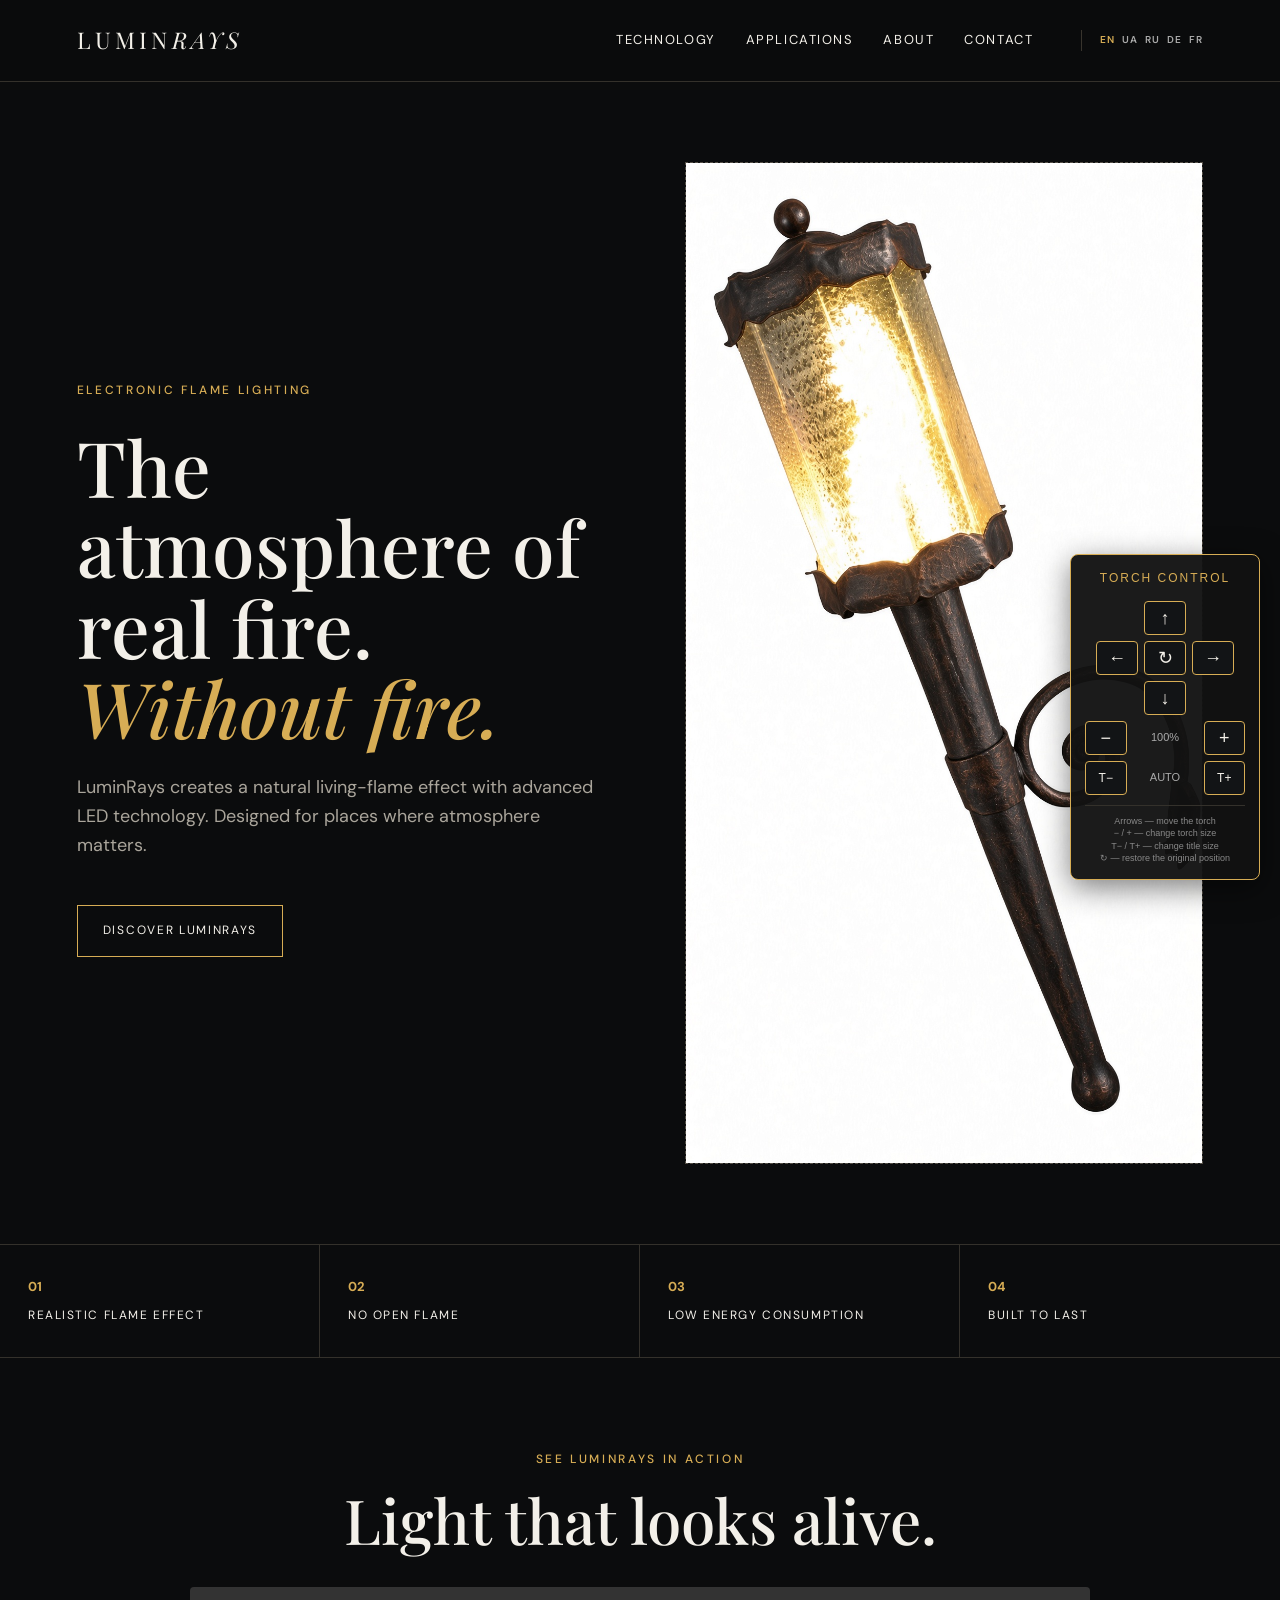
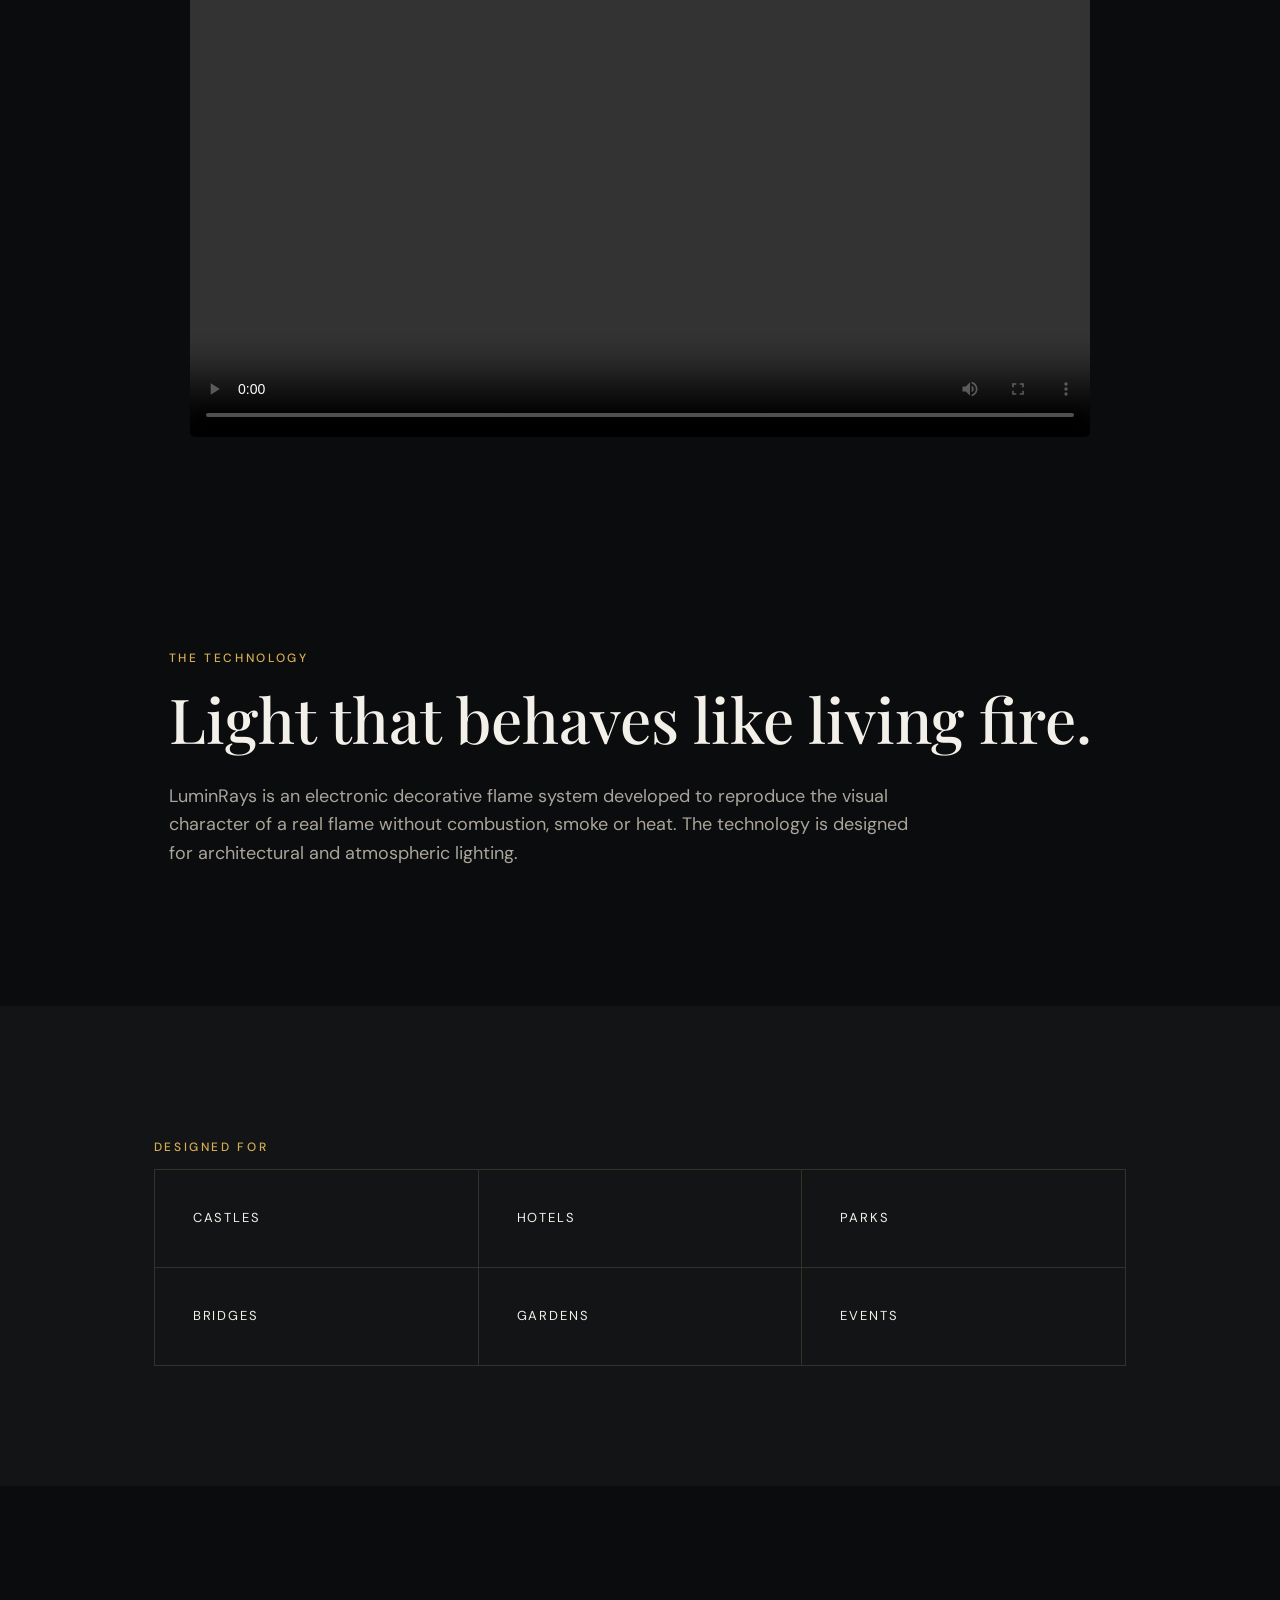
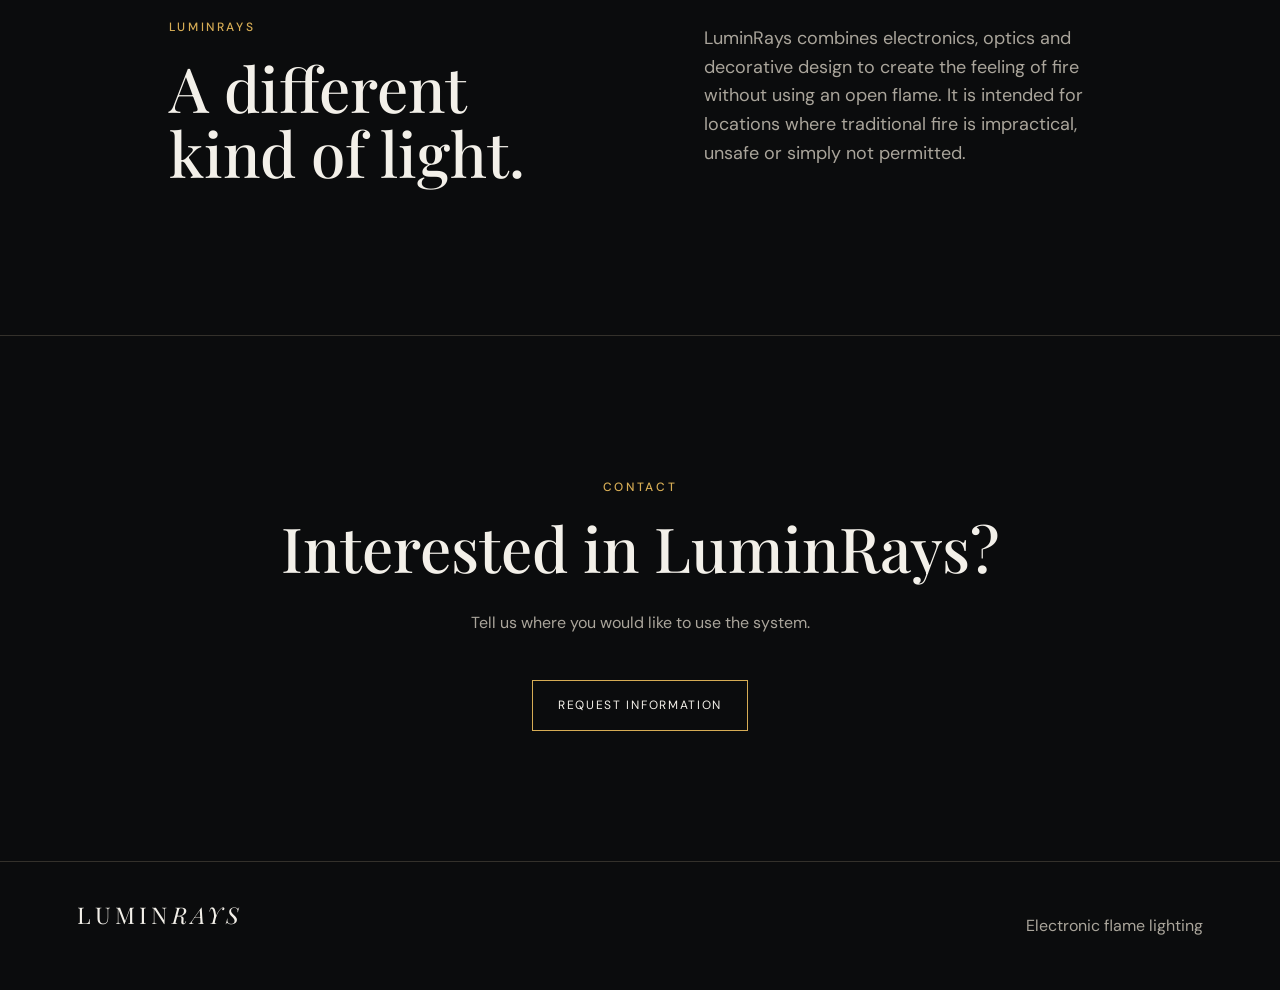
==== commit 17322fbd: "Add files via upload" ====
--- a/index.html
+++ b/index.html
@@ -331,7 +331,7 @@
         <img
           id="torch"
           class="torch-photo"
-          src="←↻→� ↓−������������.png"
+          src="факел отдельный.png"
           alt="LuminRays electronic flame torch"
         >
 
@@ -645,7 +645,7 @@
         class="control-button"
         onclick="moveTorch(0, -10)"
       >
-        ���
+        ↑
       </button>
 
     </div>
@@ -659,7 +659,7 @@
         class="control-button"
         onclick="moveTorch(-10, 0)"
       >
-        ���
+        ←
       </button>
 
 
@@ -667,7 +667,7 @@
         class="control-button"
         onclick="resetTorch()"
       >
-        ���
+        ↻
       </button>
 
 
@@ -675,7 +675,7 @@
         class="control-button"
         onclick="moveTorch(10, 0)"
       >
-        ���
+        →
       </button>
 
     </div>
@@ -689,7 +689,7 @@
         class="control-button"
         onclick="moveTorch(0, 10)"
       >
-        ���
+        ↓
       </button>
 
     </div>
@@ -703,7 +703,7 @@
         class="control-button"
         onclick="resizeTorch(-0.05)"
       >
-        ���
+        −
       </button>
 
 
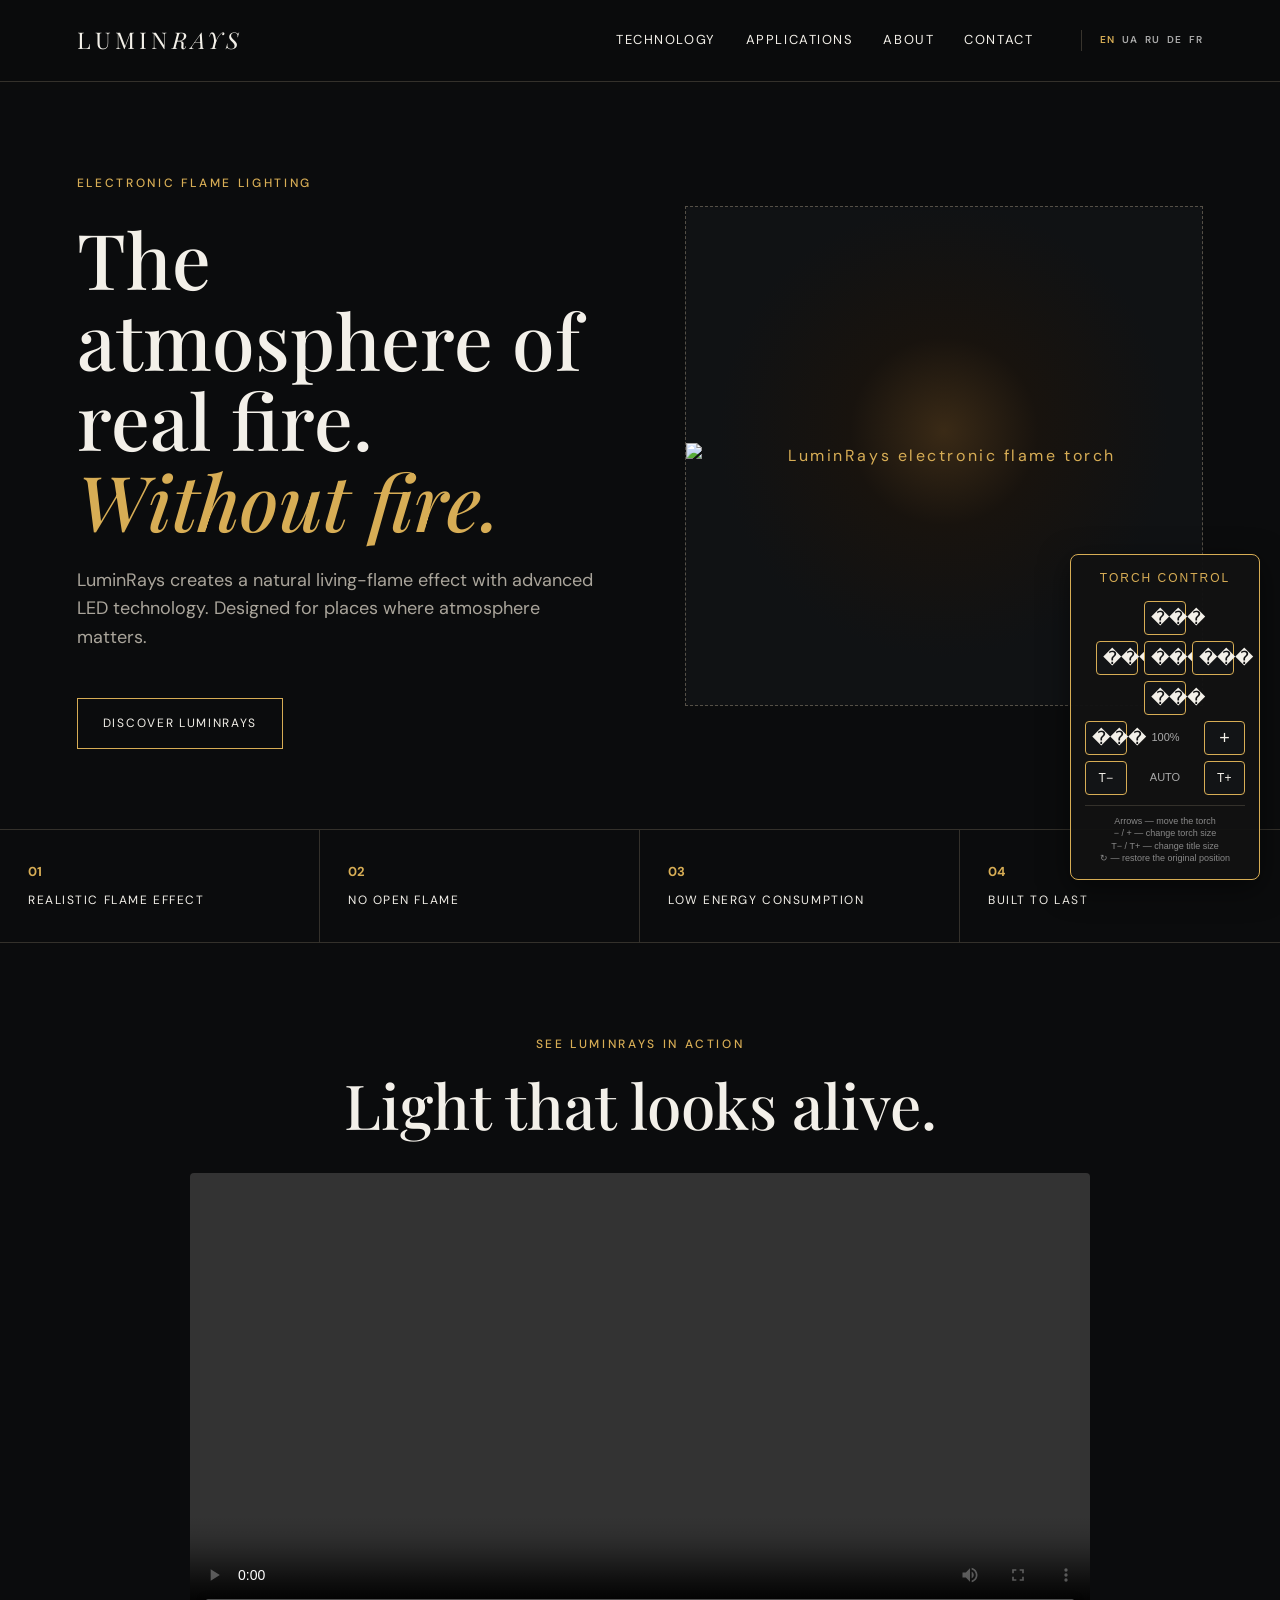
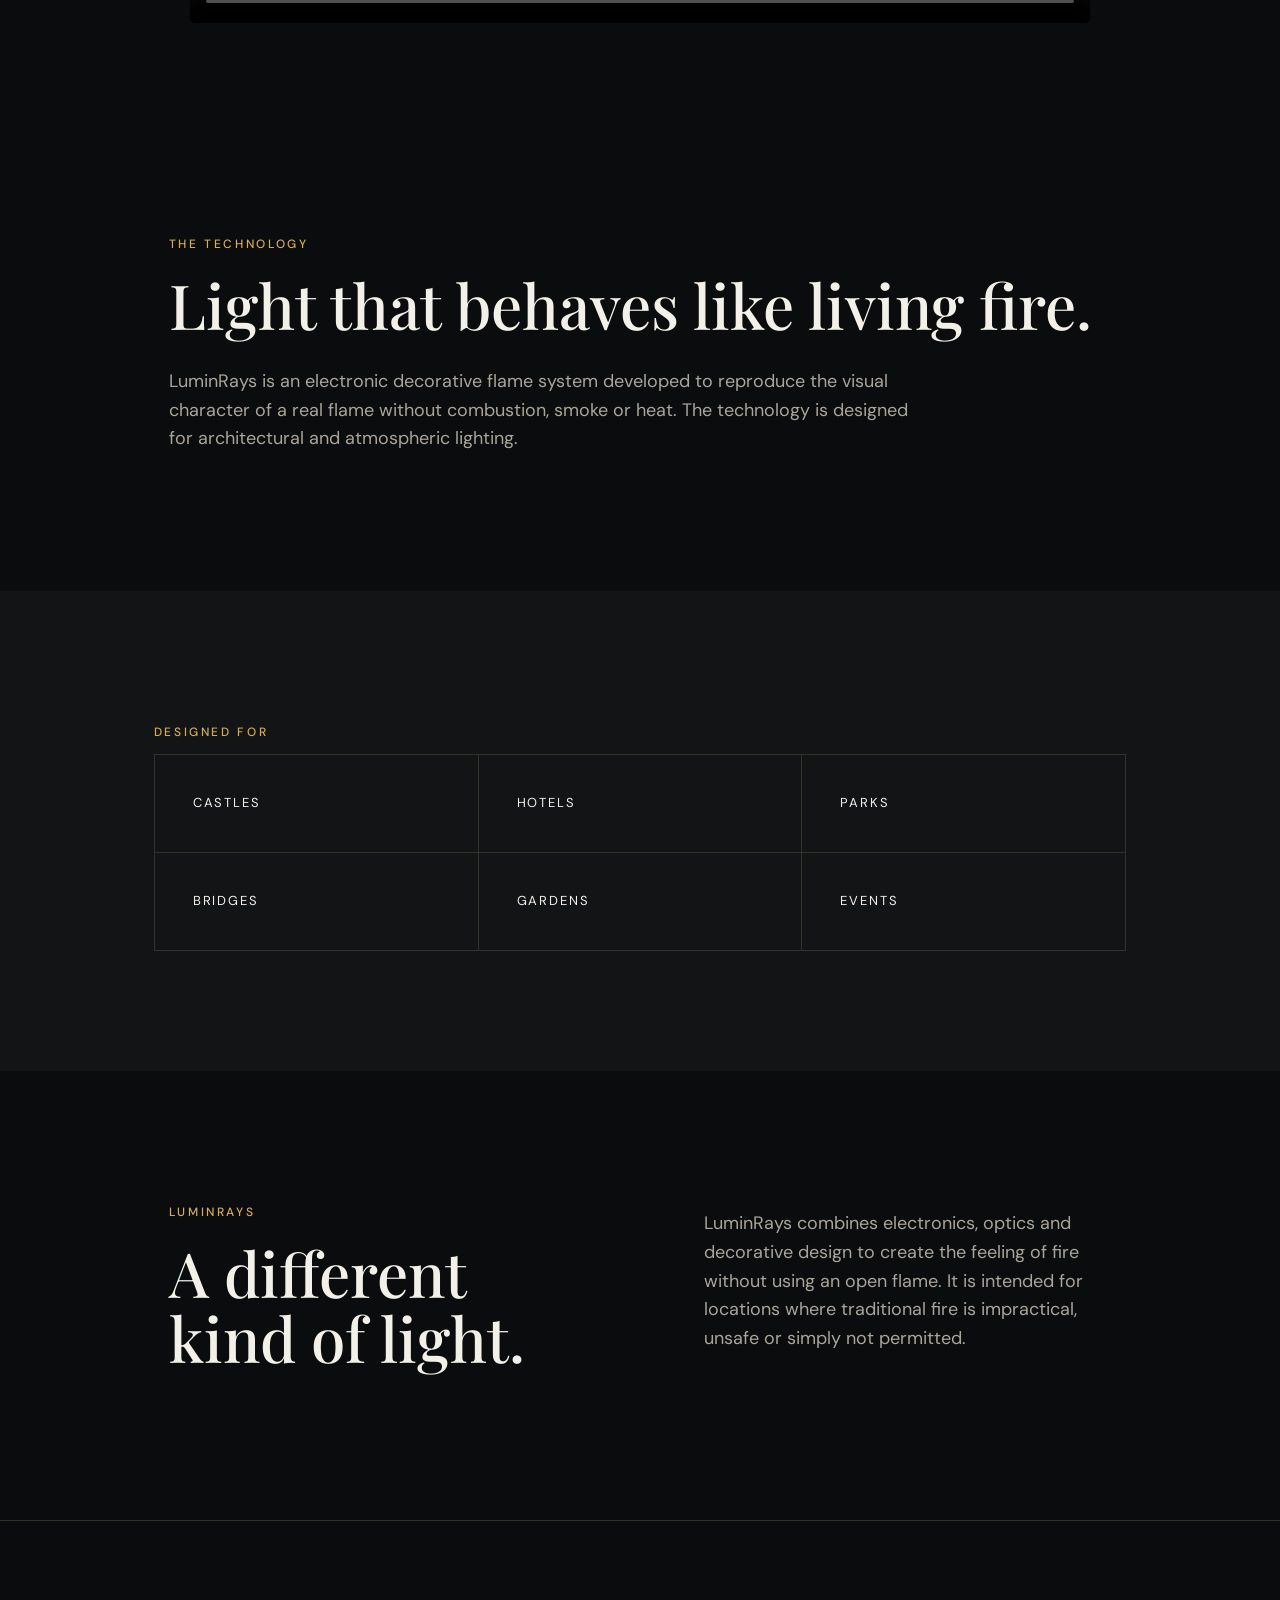
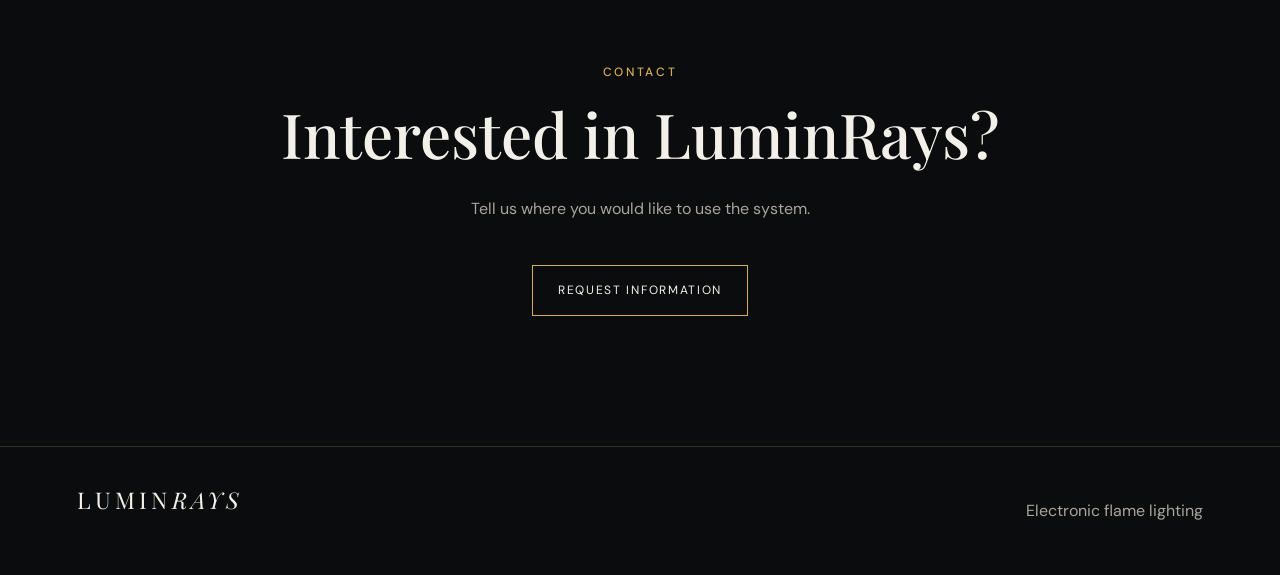
==== commit b1887a29: "Add files via upload" ====
--- a/index.html
+++ b/index.html
@@ -331,7 +331,7 @@
         <img
           id="torch"
           class="torch-photo"
-          src="факел отдельный.png"
+          src="←↻→� ↓−������������.png"
           alt="LuminRays electronic flame torch"
         >
 
@@ -645,7 +645,7 @@
         class="control-button"
         onclick="moveTorch(0, -10)"
       >
-        ↑
+        ���
       </button>
 
     </div>
@@ -659,7 +659,7 @@
         class="control-button"
         onclick="moveTorch(-10, 0)"
       >
-        ←
+        ���
       </button>
 
 
@@ -667,7 +667,7 @@
         class="control-button"
         onclick="resetTorch()"
       >
-        ↻
+        ���
       </button>
 
 
@@ -675,7 +675,7 @@
         class="control-button"
         onclick="moveTorch(10, 0)"
       >
-        →
+        ���
       </button>
 
     </div>
@@ -689,7 +689,7 @@
         class="control-button"
         onclick="moveTorch(0, 10)"
       >
-        ↓
+        ���
       </button>
 
     </div>
@@ -703,7 +703,7 @@
         class="control-button"
         onclick="resizeTorch(-0.05)"
       >
-        −
+        ���
       </button>
 
 
